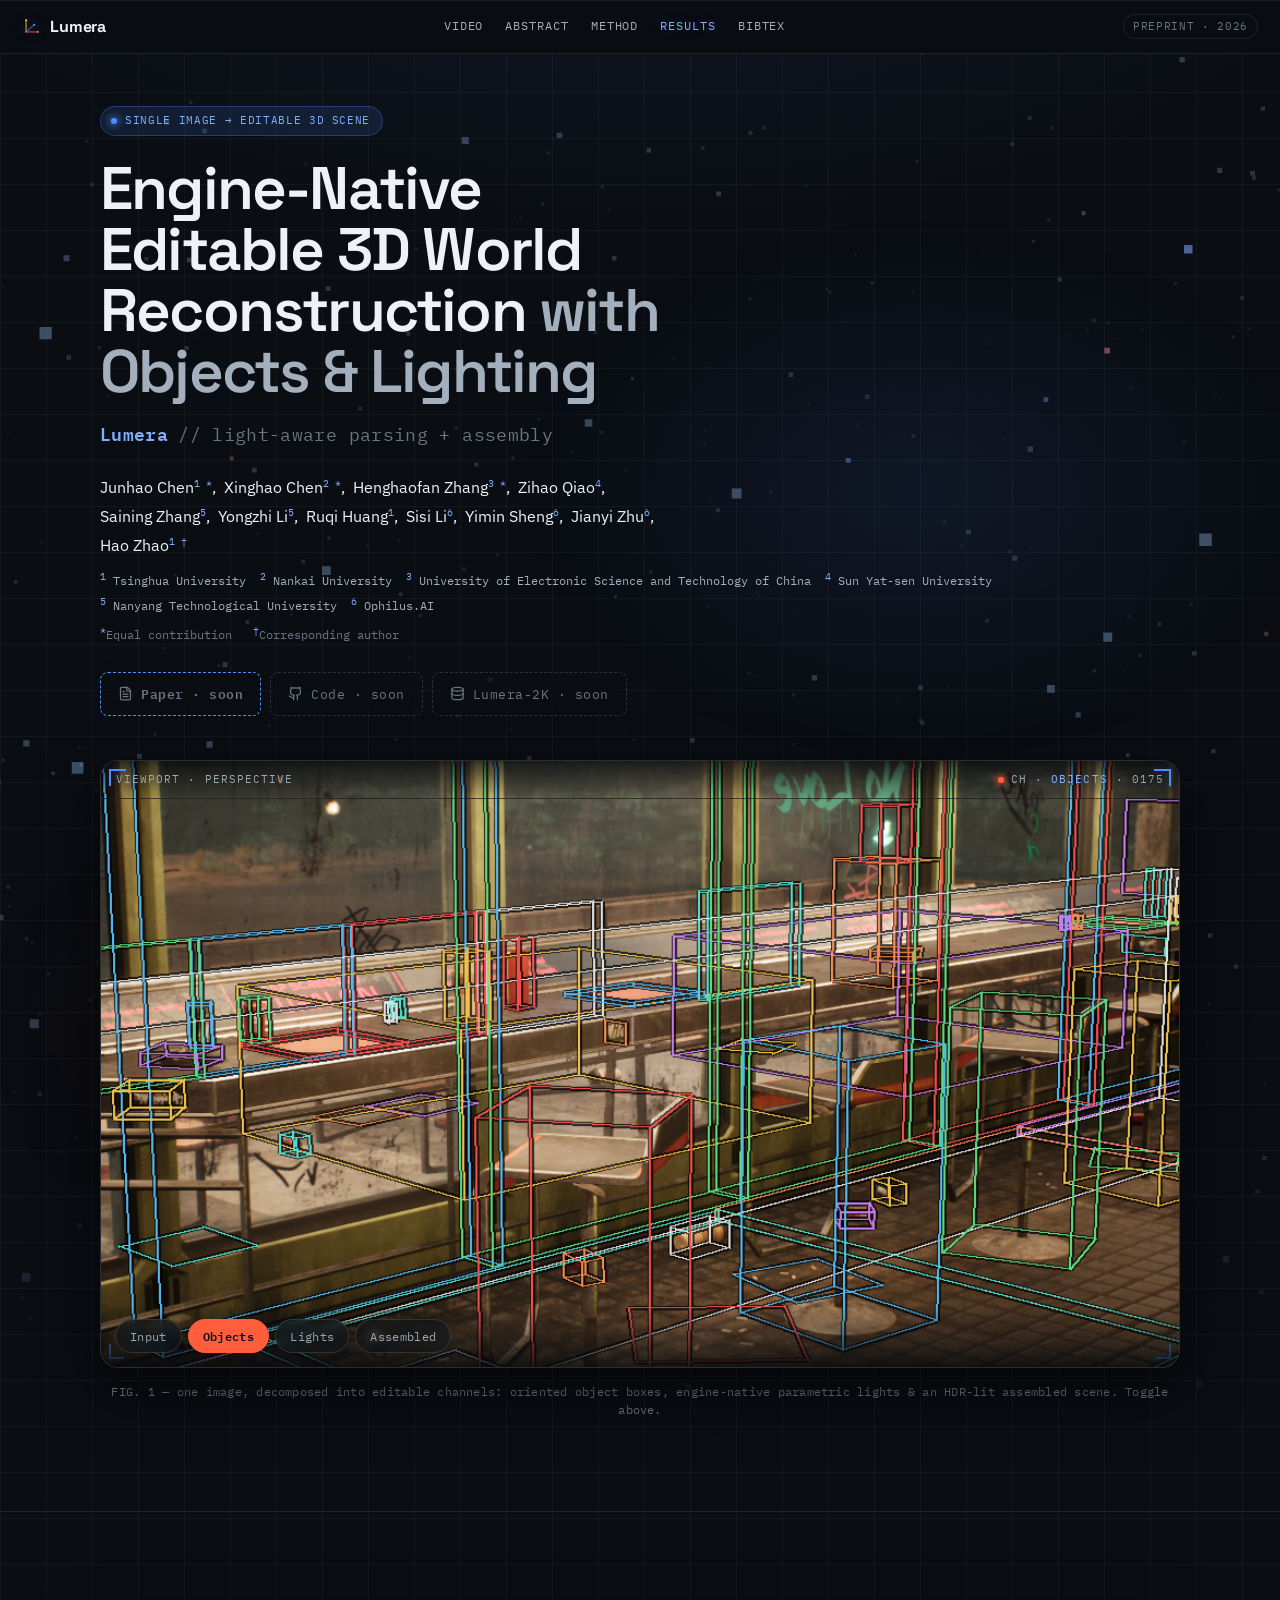
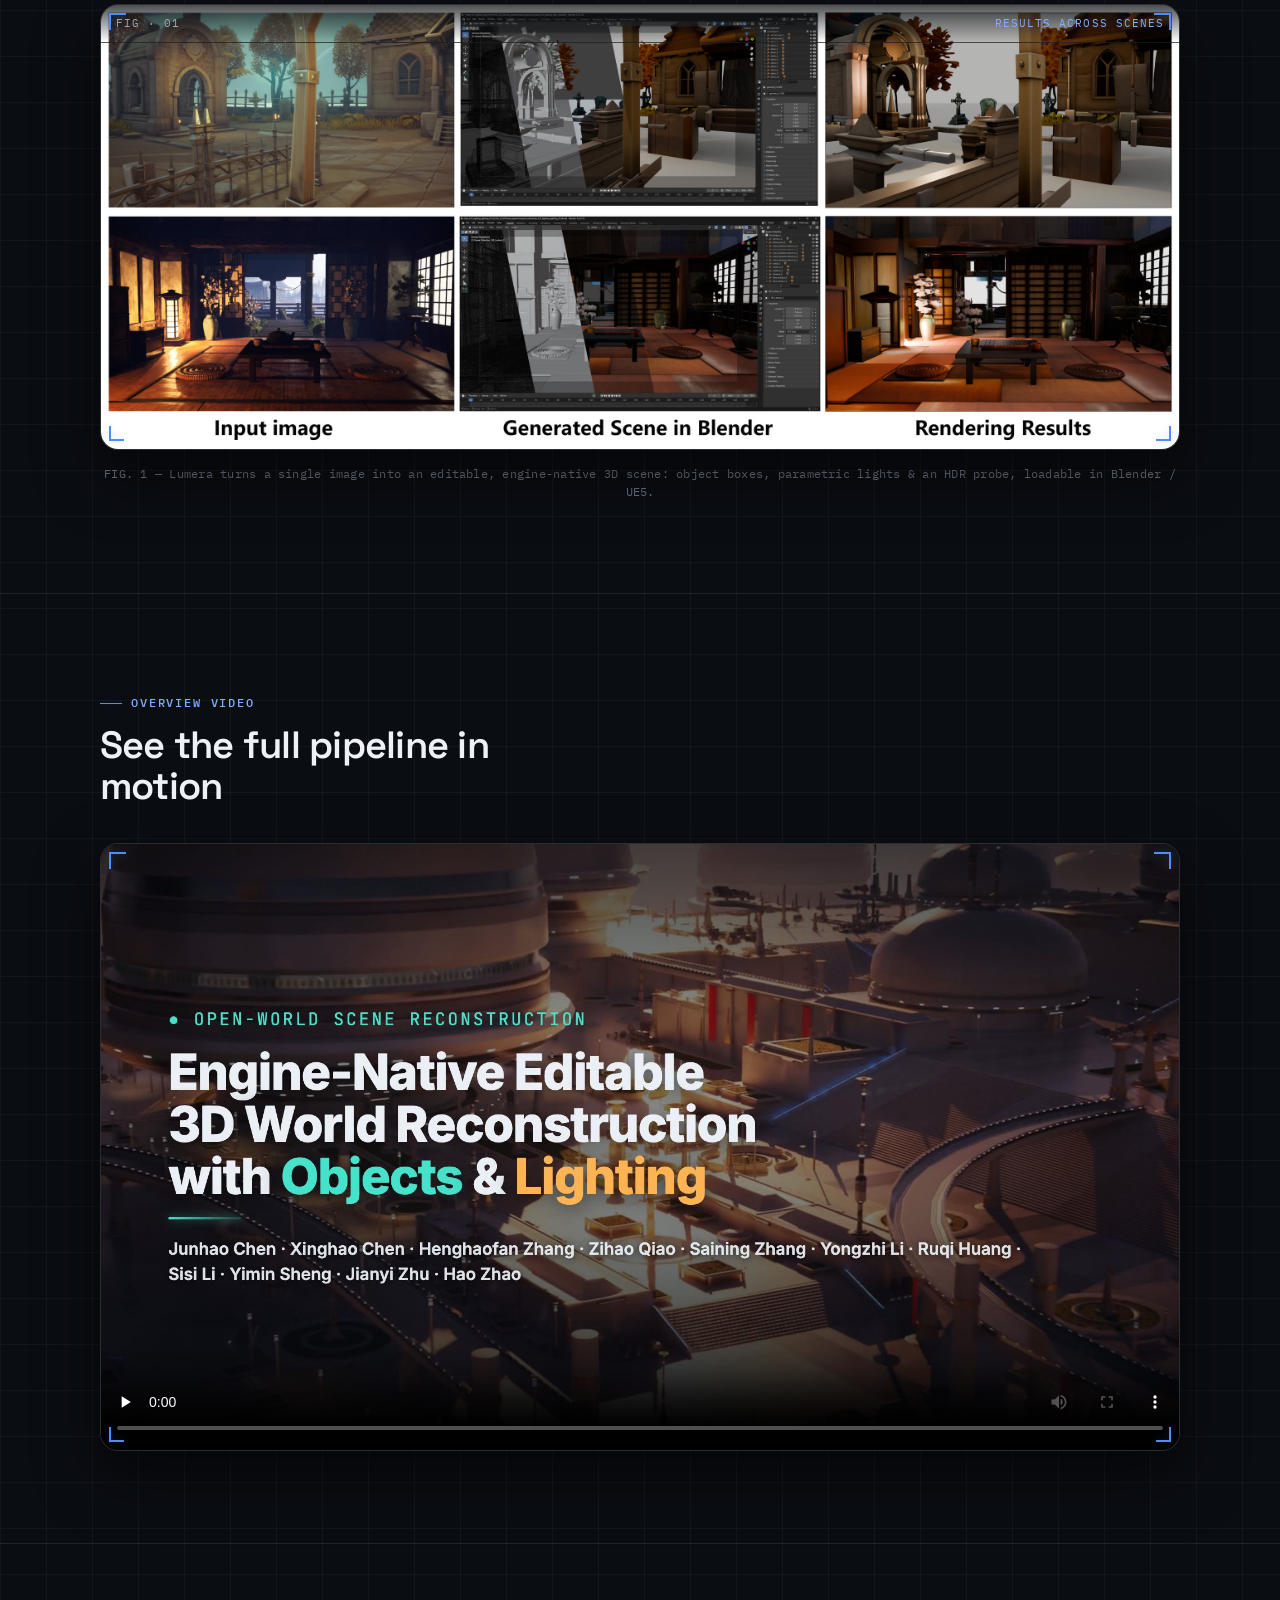
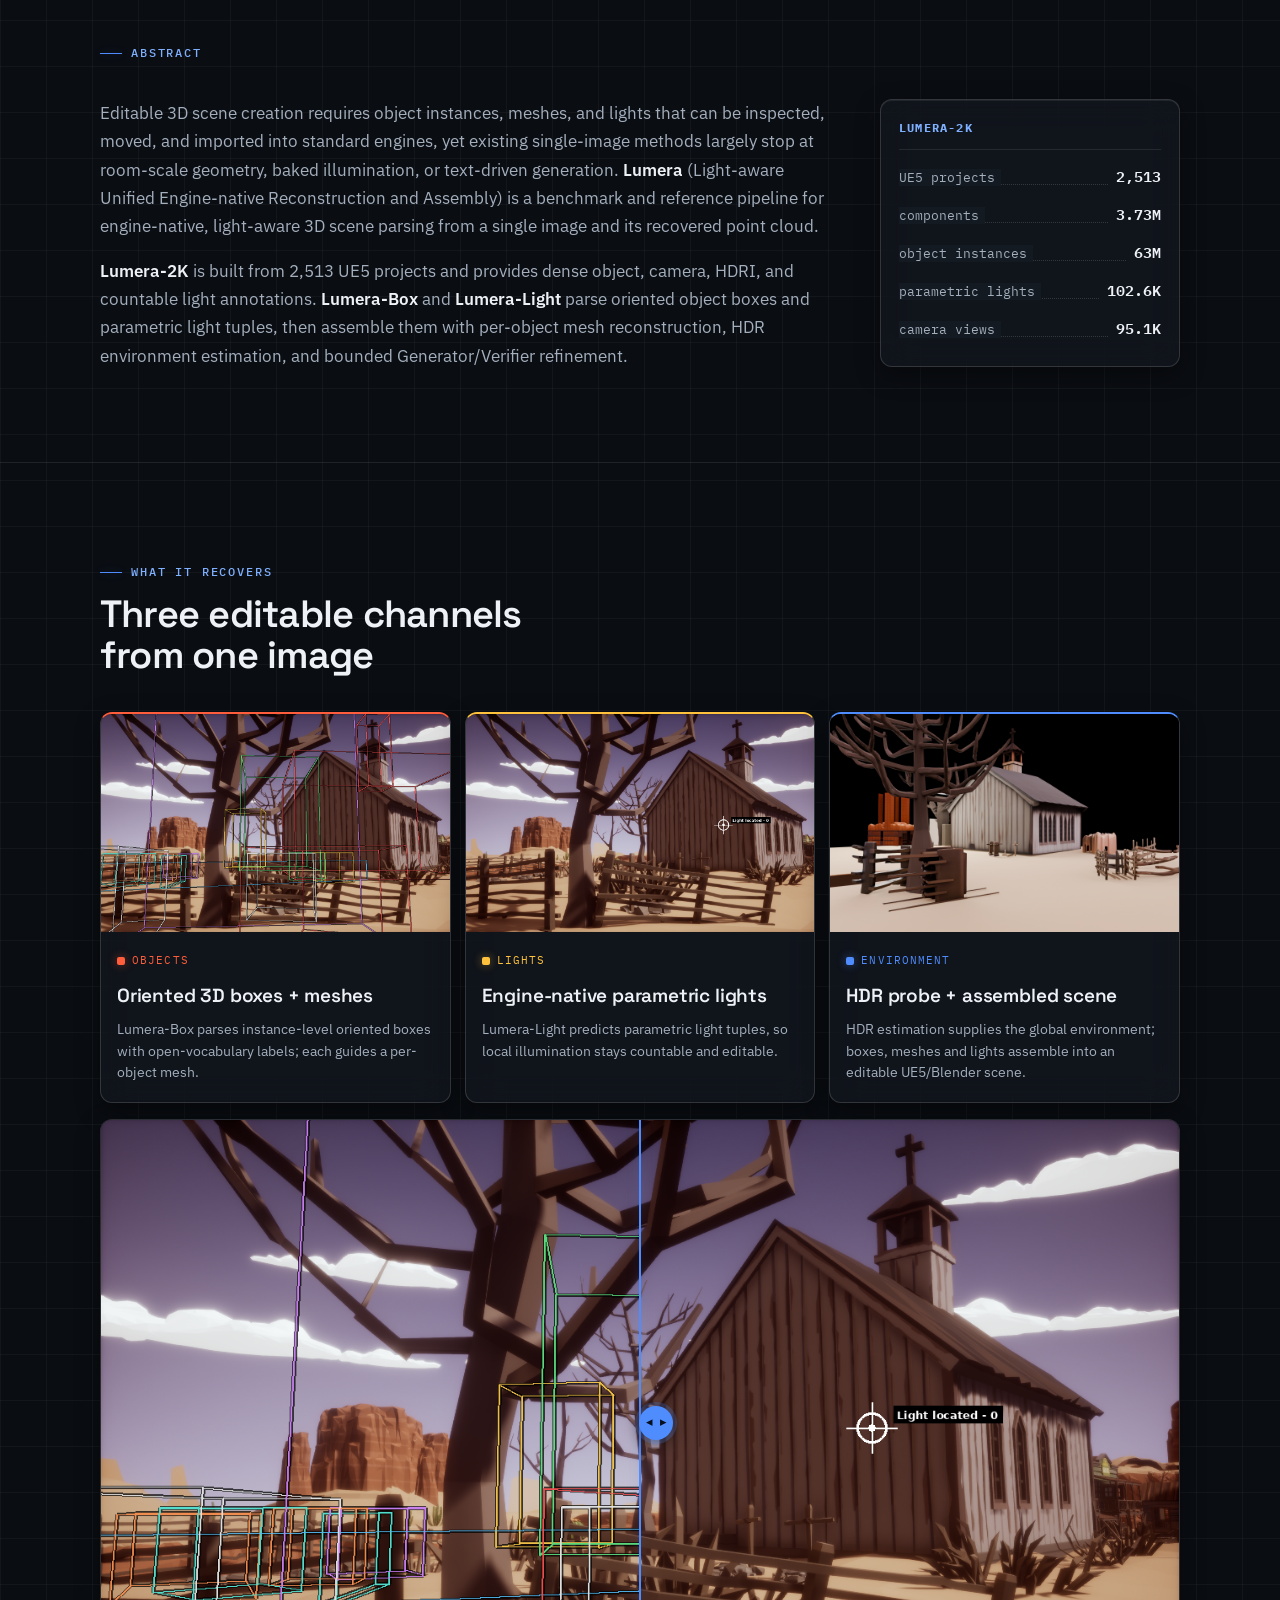
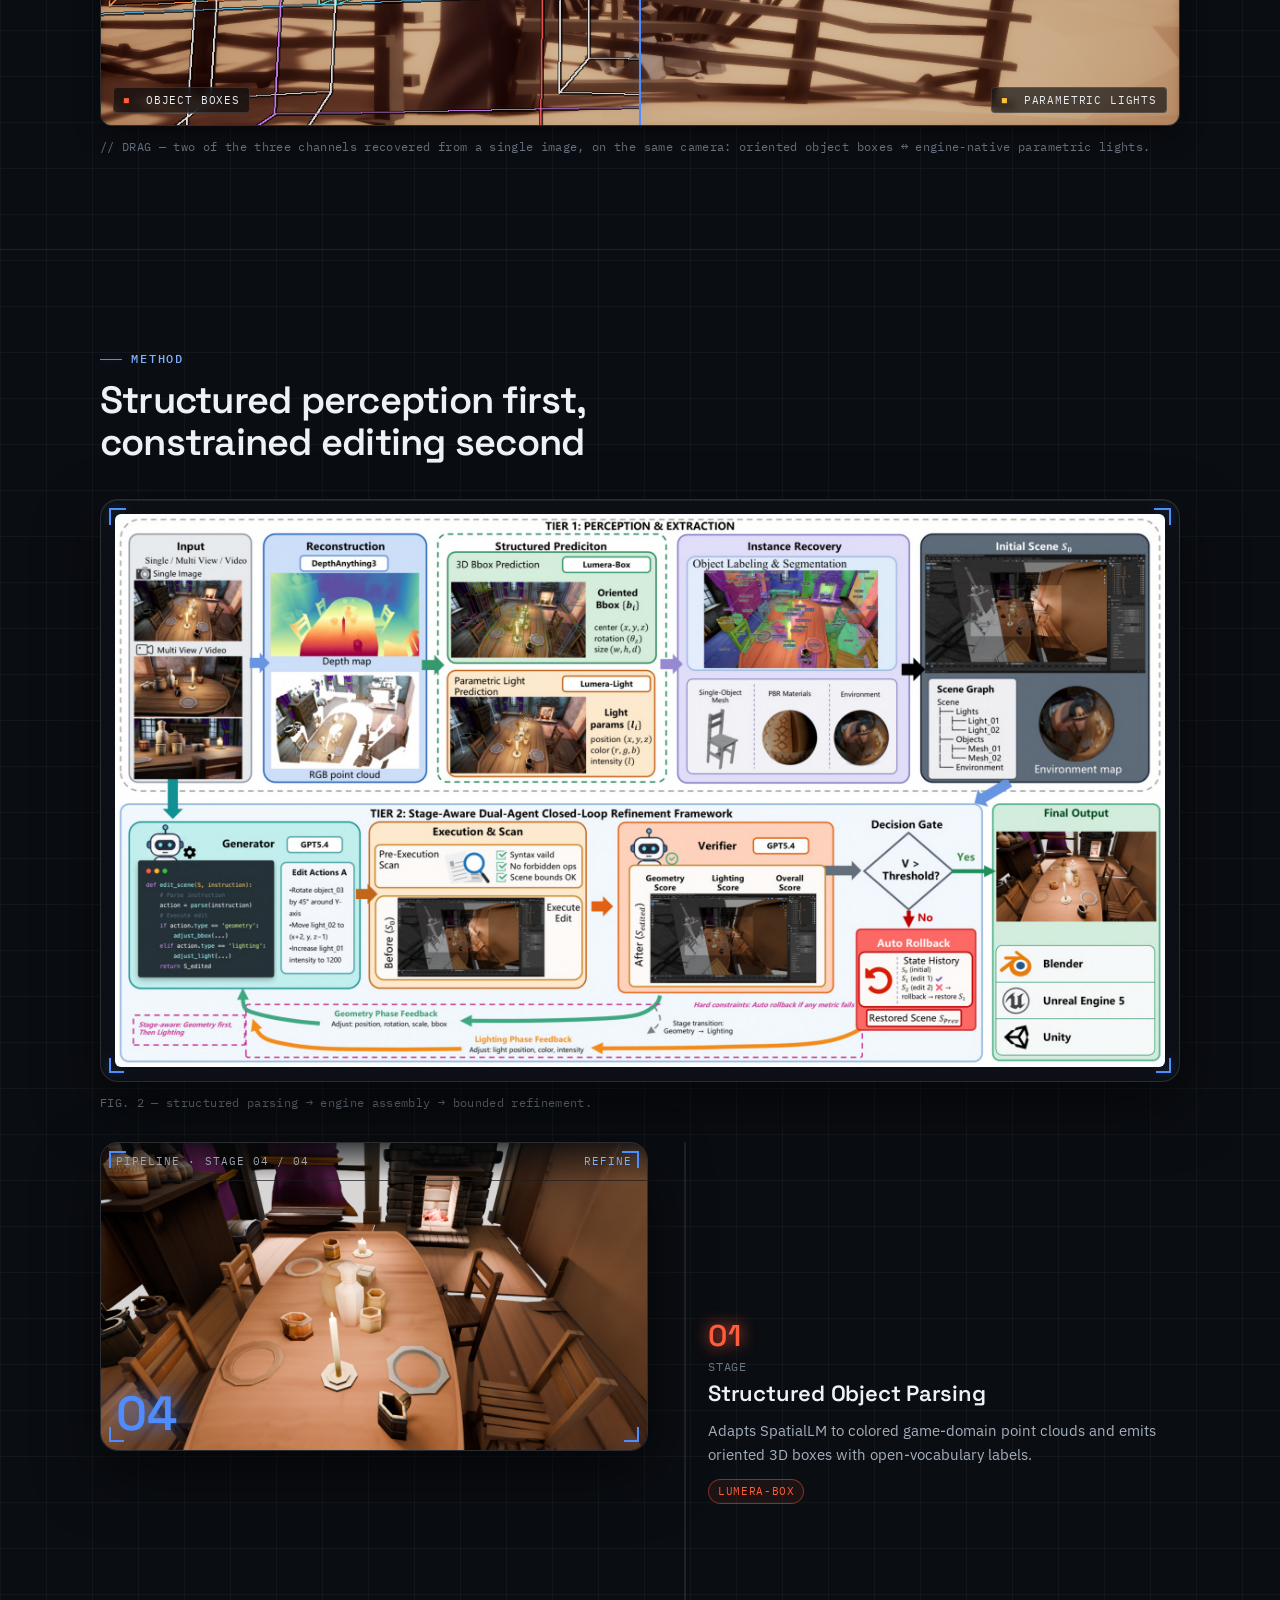
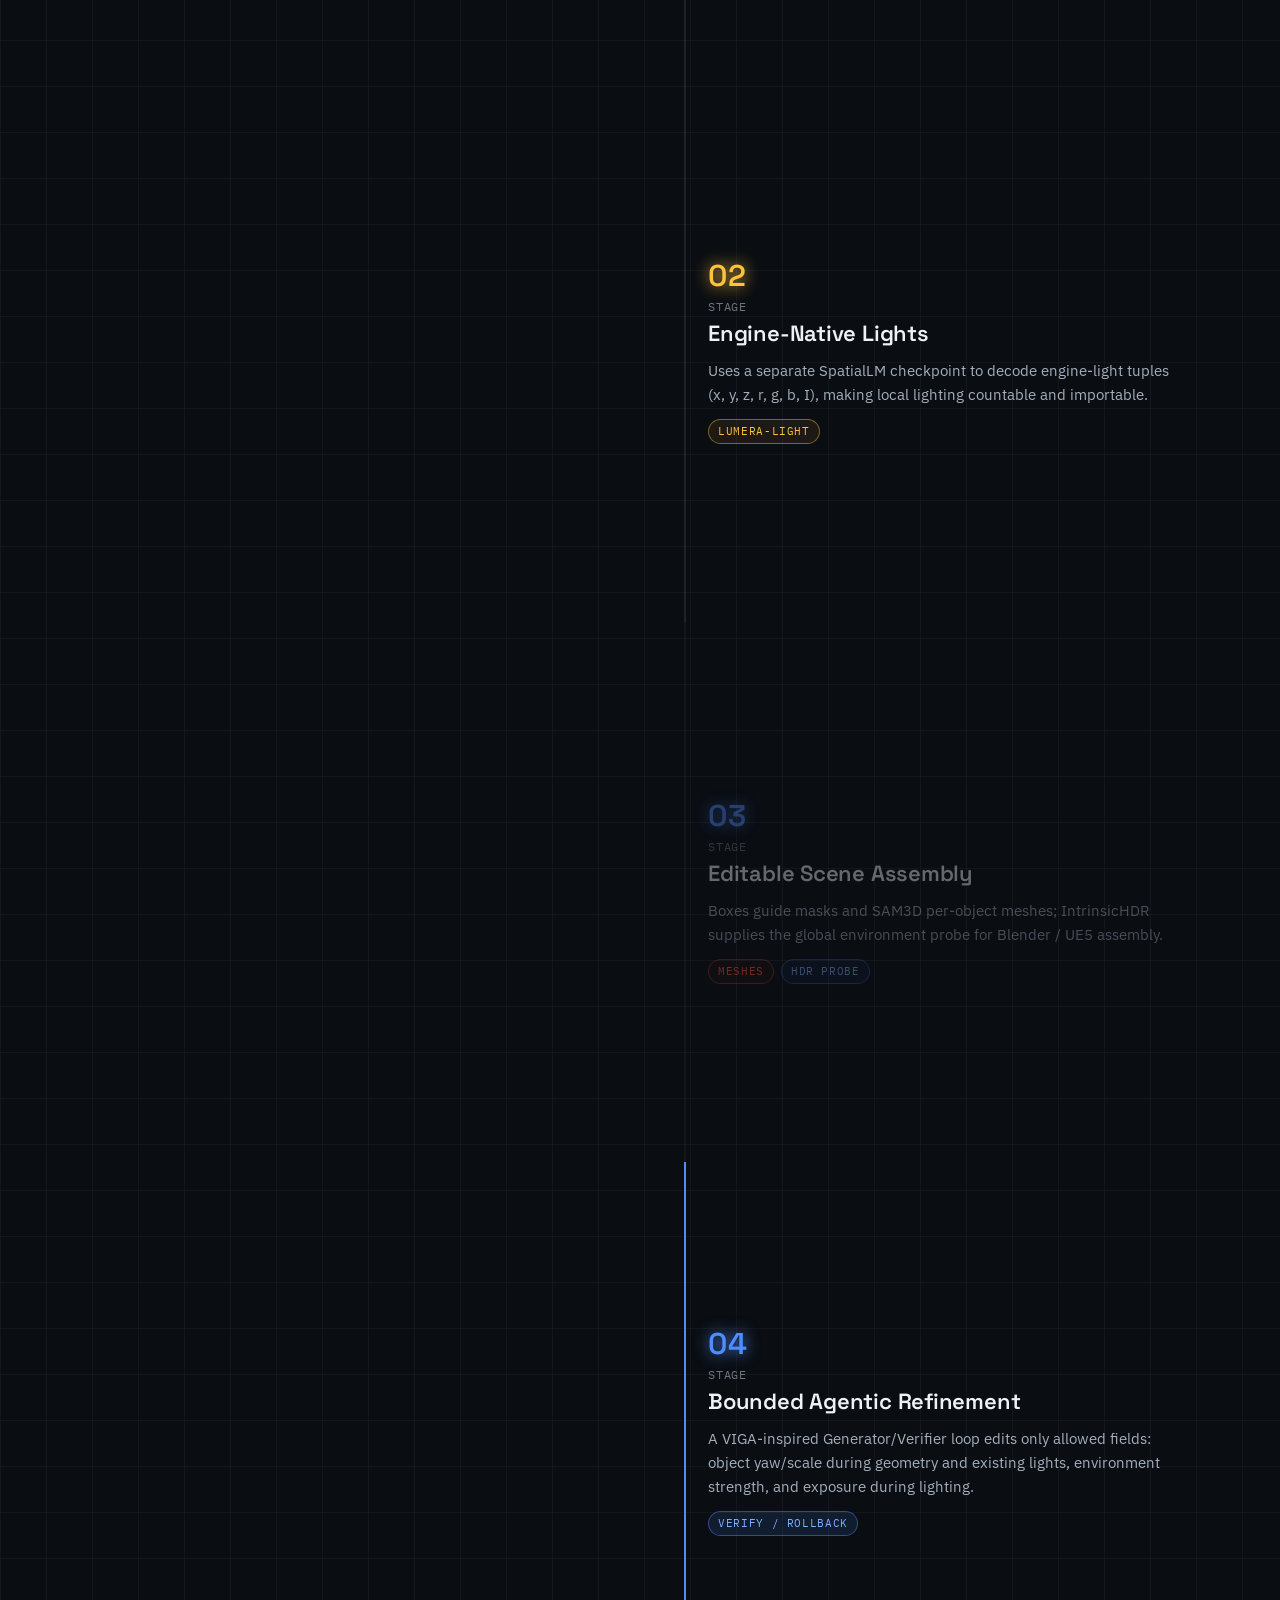
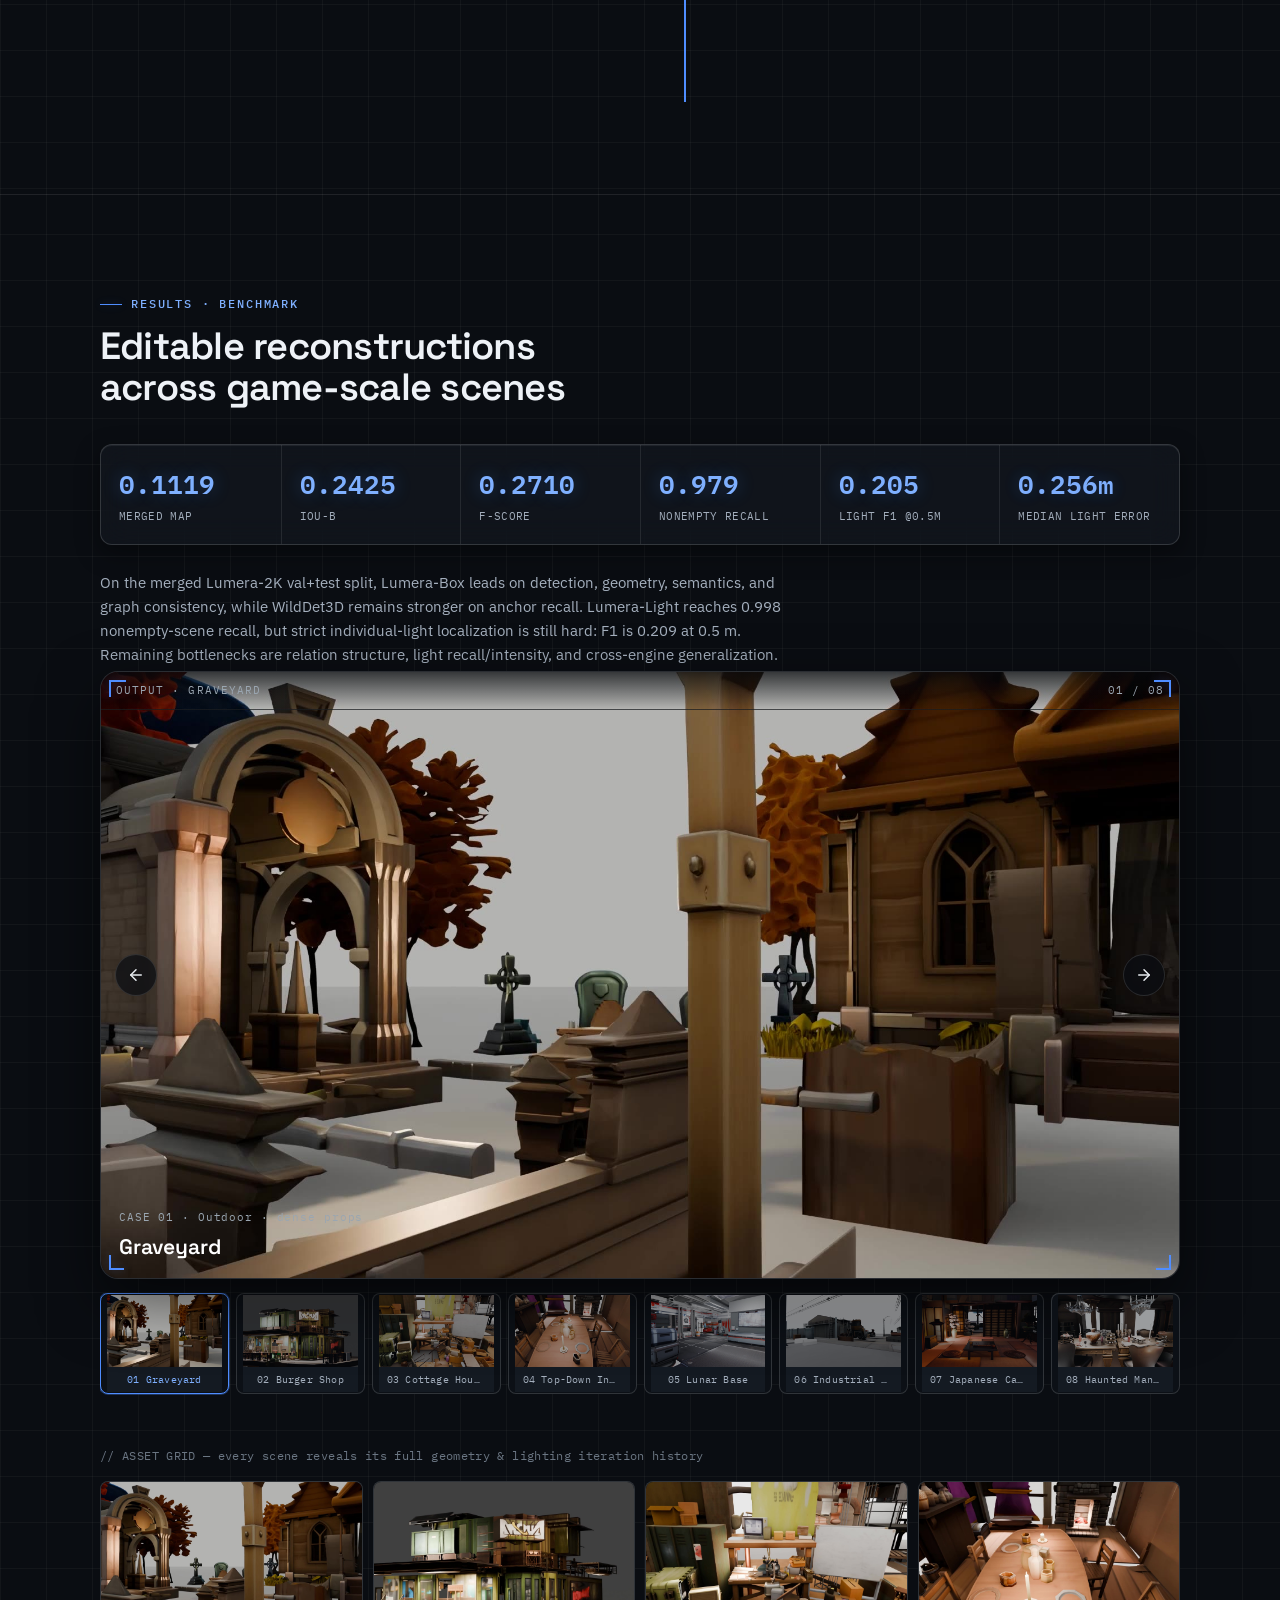
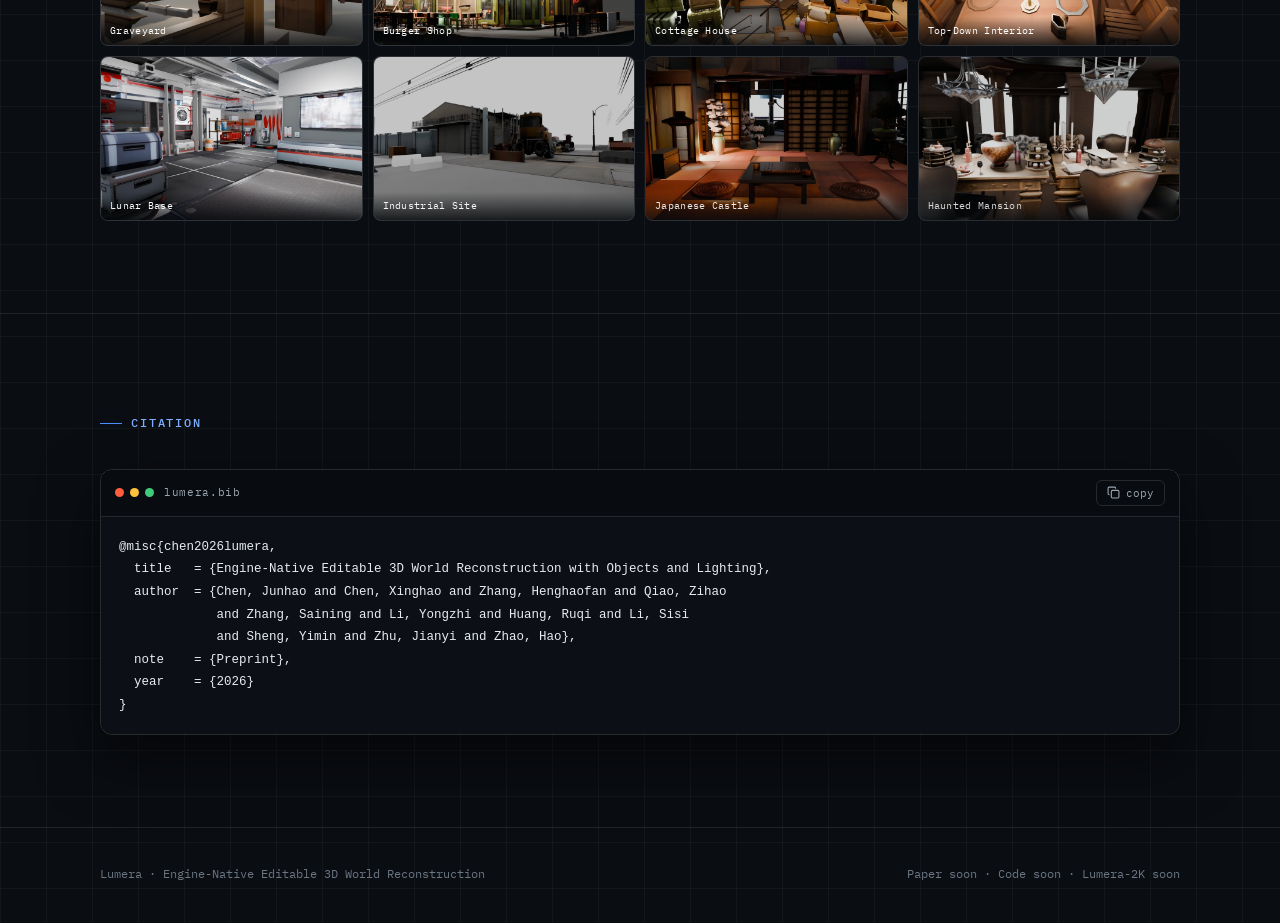
==== Lumera/index.html @ 07cedef4 "Add Lumera project page" ====
<!doctype html>
<html lang="en">
  <head>
    <meta charset="UTF-8" />
    <meta name="viewport" content="width=device-width, initial-scale=1.0" />
    <meta name="theme-color" content="#0a0d12" />
    <meta
      name="description"
      content="Lumera parses engine-native editable 3D scenes with object instances, meshes, parametric lights, and HDR environment probes from a single image."
    />
    <title>Lumera | Engine-Native Editable 3D World Reconstruction</title>
    <link rel="preconnect" href="https://fonts.googleapis.com" />
    <link rel="preconnect" href="https://fonts.gstatic.com" crossorigin />
    <link
      href="https://fonts.googleapis.com/css2?family=Space+Grotesk:wght@500;600;700&family=IBM+Plex+Sans:wght@400;500;600&family=IBM+Plex+Mono:wght@400;500;600&display=swap"
      rel="stylesheet"
    />
    <script type="module" crossorigin src="/Lumera/assets/project2NoDemo-BqwciGLl.js"></script>
    <link rel="stylesheet" crossorigin href="/Lumera/assets/project2NoDemo-BIxGYSJy.css">
  </head>
  <body>
    <div id="project-app"></div>
  </body>
</html>
---- Lumera/assets/project2NoDemo-BIxGYSJy.css ----
:root{color-scheme:dark;--void: #0a0d12;--canvas-2: #0d1117;--surface: #12161d;--panel: rgba(20, 26, 34, .6);--panel-solid: #141a22;--raise: rgba(255, 255, 255, .045);--line: rgba(255, 255, 255, .09);--line-2: rgba(255, 255, 255, .15);--ink: #eef2f7;--muted: #a4afbd;--faint: #6b7683;--on-dark: #e8ecf0;--on-dark-dim: #9aa6b1;--viewport: #0c1016;--viewport-2: #080b0f;--viewport-line: rgba(255, 255, 255, .12);--obj: #ff5d3b;--obj-glow: rgba(255, 93, 59, .3);--lit: #ffc23d;--lit-glow: rgba(255, 194, 61, .3);--env: #4f8dff;--env-glow: rgba(79, 141, 255, .32);--env-ink: #7fb0ff;--env-soft: rgba(79, 141, 255, .12);--font-display: "Space Grotesk", ui-sans-serif, system-ui, sans-serif;--font-body: "IBM Plex Sans", ui-sans-serif, system-ui, sans-serif;--font-mono: "IBM Plex Mono", ui-monospace, SFMono-Regular, Menlo, monospace;--content: 1080px;--radius: 12px;--radius-lg: 18px;--blur: blur(16px);--shadow: 0 24px 60px rgba(0, 0, 0, .55);--shadow-sm: 0 8px 24px rgba(0, 0, 0, .4);--edge: inset 0 1px 0 rgba(255, 255, 255, .07);--grid: rgba(255, 255, 255, .035)}*{box-sizing:border-box}html{scroll-behavior:smooth}body{margin:0;color:var(--ink);font-family:var(--font-body);font-size:16px;line-height:1.6;background:radial-gradient(1200px 620px at 50% -180px,rgba(79,141,255,.1),transparent 70%),linear-gradient(var(--grid) 1px,transparent 1px) 0 0 / 100% 46px,linear-gradient(90deg,var(--grid) 1px,transparent 1px) 0 0 / 46px 100%,var(--void)}a{color:inherit}img,video,canvas{display:block;max-width:100%}h1,h2,h3,p{margin:0}.mono{font-family:var(--font-mono);font-feature-settings:"tnum" 1}.eyebrow{font-family:var(--font-mono);font-size:11.5px;font-weight:500;letter-spacing:.16em;text-transform:uppercase;color:var(--env-ink)}.editor{display:block}.topbar{position:sticky;top:0;z-index:40;display:flex;align-items:center;justify-content:space-between;gap:20px;height:54px;padding:0 22px;background:#0a0d12eb;border-bottom:1px solid var(--line);-webkit-backdrop-filter:var(--blur);backdrop-filter:var(--blur);box-shadow:var(--edge)}.brand{display:inline-flex;align-items:center;gap:10px;font-family:var(--font-display);font-weight:700;font-size:16px;letter-spacing:-.01em;text-decoration:none;color:var(--ink)}.brand .axis svg{width:18px;height:18px;filter:drop-shadow(0 0 6px var(--env-glow))}.topnav{display:inline-flex;gap:22px;font-family:var(--font-mono);font-size:11.5px;letter-spacing:.08em;text-transform:uppercase}.topnav a{color:var(--muted);text-decoration:none;transition:color .14s ease}.topnav a:hover{color:var(--ink)}.topnav a.is-active{color:var(--env-ink);text-shadow:0 0 12px var(--env-glow)}.build-chip{font-family:var(--font-mono);font-size:11px;color:var(--faint);letter-spacing:.06em;padding:3px 9px;border:1px solid var(--line);border-radius:999px}main{min-width:0}.wrap{width:min(var(--content),calc(100% - 64px));margin:0 auto}.section{padding:92px 0;border-top:1px solid var(--line);position:relative;scroll-margin-top:66px}.section:first-child{border-top:0}.sec-head{margin-bottom:36px}.sec-head .eyebrow{display:inline-flex;align-items:center;gap:9px}.sec-head .eyebrow:before{content:"";width:22px;height:1px;background:var(--env);box-shadow:0 0 8px var(--env-glow)}.sec-title{margin-top:12px;font-family:var(--font-display);font-weight:600;font-size:clamp(26px,3.2vw,38px);line-height:1.08;letter-spacing:-.02em;color:var(--ink);max-width:20ch}.viewport{position:relative;background:var(--viewport);border:1px solid var(--viewport-line);border-radius:var(--radius-lg);box-shadow:var(--shadow),var(--edge);overflow:hidden}.viewport:before,.viewport:after,.viewport>.tick-bl,.viewport>.tick-br{content:"";position:absolute;width:15px;height:15px;border-color:var(--env);border-style:solid;z-index:3;pointer-events:none;filter:drop-shadow(0 0 5px var(--env-glow))}.viewport:before{top:8px;left:8px;border-width:2px 0 0 2px}.viewport:after{top:8px;right:8px;border-width:2px 2px 0 0}.viewport>.tick-bl{bottom:8px;left:8px;border-width:0 0 2px 2px}.viewport>.tick-br{bottom:8px;right:8px;border-width:0 2px 2px 0}.hud{position:absolute;left:0;right:0;display:flex;align-items:center;justify-content:space-between;gap:12px;padding:10px 15px;font-family:var(--font-mono);font-size:10.5px;letter-spacing:.1em;text-transform:uppercase;color:var(--on-dark-dim);z-index:2;pointer-events:none}.hud.top{top:0;border-bottom:1px solid rgba(255,255,255,.06);background:linear-gradient(180deg,rgba(6,9,12,.72),transparent)}.hud .rec{color:var(--obj)}.hud .env{color:var(--env-ink)}.hero{padding-top:52px;overflow:hidden}.hero-ambient{position:absolute;top:0;right:0;bottom:0;left:0;width:100%;height:100%;z-index:0;opacity:.85;pointer-events:none;background:radial-gradient(680px 460px at 72% 30%,rgba(79,141,255,.1),transparent 62%),radial-gradient(520px 420px at 20% 68%,rgba(255,93,59,.06),transparent 60%);-webkit-mask-image:linear-gradient(180deg,#000 55%,transparent 100%);mask-image:linear-gradient(180deg,#000 55%,transparent 100%)}.hero .wrap{position:relative;z-index:1}.chip{display:inline-flex;align-items:center;gap:8px;padding:5px 12px 5px 10px;font-family:var(--font-mono);font-size:11px;letter-spacing:.06em;color:var(--env-ink);background:var(--env-soft);border:1px solid rgba(79,141,255,.3);border-radius:999px}.chip .led{width:6px;height:6px;border-radius:50%;background:var(--env);box-shadow:0 0 8px 1px var(--env)}.hero h1{margin-top:22px;font-family:var(--font-display);font-weight:600;font-size:clamp(30px,5vw,60px);line-height:1.02;letter-spacing:-.03em;color:var(--ink);max-width:15ch}.hero h1 .u{color:var(--muted)}.project-tag{display:inline-flex;align-items:baseline;gap:10px;margin-top:16px;font-family:var(--font-mono);font-size:clamp(15px,1.6vw,18px);letter-spacing:.02em}.project-tag b{color:var(--env-ink);font-weight:600}.project-tag span{color:var(--faint)}.authors{margin-top:24px;max-width:62ch;line-height:1.85;font-size:15.5px;color:var(--ink)}.author{white-space:nowrap}.author sup{font-family:var(--font-mono);font-size:.66em;color:var(--env-ink)}.insts{margin-top:10px;font-family:var(--font-mono);font-size:12px;color:var(--muted);display:flex;flex-wrap:wrap;gap:3px 14px}.insts sup{color:var(--env-ink)}.notes{margin-top:8px;font-family:var(--font-mono);font-size:11.5px;color:var(--faint)}.notes sup{color:var(--env-ink)}.actions{display:flex;flex-wrap:wrap;gap:9px;margin-top:28px}.btn{display:inline-flex;align-items:center;gap:8px;height:44px;padding:0 17px;font-family:var(--font-mono);font-size:12.5px;letter-spacing:.04em;text-decoration:none;color:var(--ink);background:var(--panel);border:1px solid var(--line-2);border-radius:8px;-webkit-backdrop-filter:var(--blur);backdrop-filter:var(--blur);box-shadow:var(--edge);transition:transform .12s ease,border-color .12s ease,background .12s ease,box-shadow .12s ease}.btn:hover{transform:translateY(-1px);border-color:var(--env);box-shadow:var(--edge),0 0 0 1px var(--env-glow),0 8px 22px #0006}.btn svg{width:15px;height:15px}.btn.primary{color:#061021;background:linear-gradient(180deg,#6aa0ff,var(--env));border-color:var(--env);box-shadow:0 8px 24px var(--env-glow);font-weight:600}.btn.primary:hover{filter:brightness(1.06)}.btn.ghost{color:var(--faint);border-style:dashed;pointer-events:none;background:transparent;box-shadow:none}.btn.is-disabled{pointer-events:none;color:var(--faint);background:transparent;border-style:dashed;box-shadow:none;filter:none}.btn.is-disabled:hover{transform:none;border-color:var(--line-2);box-shadow:none}.hero-view{margin:44px 0 0}.teaser-frame{background:var(--viewport)}.teaser-frame img{position:relative;z-index:1;display:block;width:100%;height:auto}.fig-cap{margin-top:15px;color:var(--faint);font-family:var(--font-mono);font-size:12px;line-height:1.5;letter-spacing:.02em;text-align:center}.video-figure video{display:block;width:100%;aspect-ratio:16 / 9;object-fit:contain;background:var(--viewport)}.axis{display:inline-flex}.axis svg{width:42px;height:42px}.abstract-grid{display:grid;grid-template-columns:minmax(0,1fr) 300px;gap:44px;align-items:start}.prose p{color:var(--muted);font-size:16.5px;line-height:1.72}.prose p+p{margin-top:16px}.prose b{color:var(--ink);font-weight:600}.spec{background:var(--panel);border:1px solid var(--line-2);border-radius:var(--radius);padding:18px;font-family:var(--font-mono);-webkit-backdrop-filter:var(--blur);backdrop-filter:var(--blur);box-shadow:var(--shadow-sm),var(--edge)}.spec h3{font-size:12px;letter-spacing:.1em;text-transform:uppercase;color:var(--env-ink);padding-bottom:12px;margin-bottom:8px;border-bottom:1px solid var(--line)}.spec .row{display:grid;grid-template-columns:1fr auto;align-items:baseline;gap:8px;padding:7px 0;font-size:13px}.spec .row .k{color:var(--muted);position:relative}.spec .row .k:after{content:"";position:absolute;bottom:4px;left:0;right:0;border-bottom:1px dotted var(--line-2);z-index:0}.spec .row .k span{position:relative;z-index:1;background:var(--panel-solid);padding-right:6px}.spec .row .v{color:var(--ink);font-weight:600;font-size:15px}.triad{display:grid;grid-template-columns:repeat(3,minmax(0,1fr));gap:14px;margin-top:8px}.channel{border:1px solid var(--line-2);border-top:2px solid var(--ch);border-radius:var(--radius);overflow:hidden;background:var(--panel);-webkit-backdrop-filter:var(--blur);backdrop-filter:var(--blur);box-shadow:var(--shadow-sm),inset 0 1px 0 var(--ch-glow);transition:transform .16s ease,box-shadow .16s ease}.channel:hover{transform:translateY(-2px);box-shadow:var(--shadow),0 0 0 1px var(--ch-glow)}.channel .thumb{background:var(--viewport);aspect-ratio:16 / 10}.channel .thumb img{width:100%;height:100%;object-fit:cover}.channel .body{padding:15px 16px 18px}.channel .lbl{display:inline-flex;align-items:center;gap:7px;font-family:var(--font-mono);font-size:11px;letter-spacing:.1em;text-transform:uppercase;color:var(--ch)}.channel .lbl:before{content:"";width:8px;height:8px;border-radius:2px;background:var(--ch);box-shadow:0 0 8px 1px var(--ch-glow)}.channel h3{margin-top:9px;font-family:var(--font-display);font-weight:600;font-size:19px;letter-spacing:-.01em;color:var(--ink)}.channel p{margin-top:7px;color:var(--muted);font-size:14px;line-height:1.55}.compare{margin-top:16px}.compare-media{position:relative;border:1px solid var(--viewport-line);border-radius:var(--radius);overflow:hidden;background:var(--viewport);box-shadow:var(--shadow-sm),var(--edge);aspect-ratio:16 / 9;touch-action:none;cursor:ew-resize;-webkit-user-select:none;user-select:none}.compare-media img{position:absolute;top:0;right:0;bottom:0;left:0;width:100%;height:100%;object-fit:cover;pointer-events:none;-webkit-user-drag:none;-webkit-user-select:none;user-select:none}.cmp-before-wrap{position:absolute;top:0;right:0;bottom:0;left:0;clip-path:inset(0 50% 0 0)}.cmp-handle{position:absolute;top:0;bottom:0;left:50%;z-index:4;width:2px;transform:translate(-50%);background:var(--env);box-shadow:0 0 12px var(--env-glow);display:grid;place-items:center;pointer-events:none}.cmp-grip{width:34px;height:34px;border-radius:50%;display:grid;place-items:center;color:#061021;background:var(--env);font-family:var(--font-mono);font-size:13px;letter-spacing:-.06em;box-shadow:0 0 0 4px #4f8dff38,0 6px 16px #00000080}.cmp-tag{position:absolute;bottom:12px;z-index:3;padding:4px 9px;border-radius:4px;font-family:var(--font-mono);font-size:10.5px;letter-spacing:.08em;text-transform:uppercase;color:var(--on-dark);background:#080b0fa8;border:1px solid var(--viewport-line);-webkit-backdrop-filter:blur(4px);backdrop-filter:blur(4px)}.cmp-tag.left{left:12px}.cmp-tag.right{right:12px}.compare-cap{margin-top:12px;font-family:var(--font-mono);font-size:11.5px;color:var(--faint);letter-spacing:.03em}.figframe{padding:14px}.figframe img{width:100%;border-radius:6px;display:block;position:relative;z-index:1}.figcap{margin-top:12px;font-family:var(--font-mono);font-size:11.5px;color:var(--faint);letter-spacing:.03em}.tag{font-family:var(--font-mono);font-size:10.5px;letter-spacing:.06em;text-transform:uppercase;padding:3px 9px;border-radius:999px;border:1px solid var(--line-2);color:var(--muted)}.tag[data-ch=obj]{color:var(--obj);border-color:#ff5d3b73;background:#ff5d3b14}.tag[data-ch=lit]{color:var(--lit);border-color:#ffc23d73;background:#ffc23d14}.tag[data-ch=env]{color:var(--env-ink);border-color:#4f8dff73;background:var(--env-soft)}.readout{display:grid;grid-template-columns:repeat(6,minmax(0,1fr));border:1px solid var(--line-2);border-radius:var(--radius);background:var(--panel);-webkit-backdrop-filter:var(--blur);backdrop-filter:var(--blur);box-shadow:var(--shadow-sm),var(--edge);margin-bottom:26px;overflow:hidden}.readout .cell{padding:18px;border-left:1px solid var(--line)}.readout .cell:first-child{border-left:0}.readout .v{font-family:var(--font-mono);font-size:clamp(20px,2.4vw,26px);font-weight:600;color:var(--env-ink);text-shadow:0 0 18px var(--env-glow)}.readout .k{margin-top:4px;font-family:var(--font-mono);font-size:11px;letter-spacing:.03em;color:var(--muted);text-transform:uppercase}.stage-view{position:relative}.viewport-body{overflow:hidden}.track{display:flex;transition:transform .5s cubic-bezier(.22,.61,.36,1)}.slide{flex:0 0 100%;position:relative}.slide video{width:100%;aspect-ratio:16 / 9;object-fit:cover;background:var(--viewport);display:block}.slide .label{position:absolute;left:0;bottom:0;padding:34px 18px 15px;font-family:var(--font-mono);z-index:2}.slide .label .idx{color:var(--on-dark-dim);font-size:11px;letter-spacing:.08em}.slide .label h3{color:#fff;font-family:var(--font-display);font-weight:600;font-size:21px;margin-top:3px}.nav-arrow{position:absolute;top:50%;transform:translateY(-50%);width:42px;height:42px;z-index:5;display:inline-flex;align-items:center;justify-content:center;color:var(--on-dark);background:#0a0d12b8;border:1px solid var(--viewport-line);border-radius:50%;cursor:pointer;-webkit-backdrop-filter:blur(4px);backdrop-filter:blur(4px);transition:border-color .12s ease,box-shadow .12s ease}.nav-arrow:hover{border-color:var(--env);box-shadow:0 0 0 1px var(--env-glow)}.nav-arrow svg{width:18px;height:18px}.nav-arrow.prev{left:14px}.nav-arrow.next{right:14px}.browser{margin-top:14px;display:grid;grid-auto-flow:column;grid-auto-columns:1fr;gap:7px;overflow-x:auto;padding-bottom:4px}.asset{border:1px solid var(--line-2);border-radius:8px;overflow:hidden;cursor:pointer;background:var(--viewport);transition:border-color .12s ease,box-shadow .12s ease}.asset img{width:100%;aspect-ratio:16 / 10;object-fit:cover;opacity:.62;transition:opacity .12s ease}.asset .cap{padding:6px 8px;background:var(--panel-solid);font-family:var(--font-mono);font-size:10px;color:var(--muted);letter-spacing:.02em;white-space:nowrap;overflow:hidden;text-overflow:ellipsis}.asset:hover img{opacity:1}.asset.is-active{border-color:var(--env);box-shadow:0 0 0 1px var(--env-glow)}.asset.is-active img{opacity:1}.asset.is-active .cap{color:var(--env-ink)}.wall-note{margin:48px 0 16px;font-family:var(--font-mono);font-size:12px;color:var(--faint);letter-spacing:.03em}.wall{display:grid;grid-template-columns:repeat(4,minmax(0,1fr));gap:10px}.wall figure{position:relative;margin:0;overflow:hidden;border:1px solid var(--line-2);border-radius:8px;background:var(--viewport)}.wall video{width:100%;aspect-ratio:16 / 10;object-fit:cover}.wall figcaption{position:absolute;left:0;bottom:0;width:100%;padding:6px 9px;font-family:var(--font-mono);font-size:10px;color:#fff;letter-spacing:.03em;background:linear-gradient(0deg,rgba(6,9,12,.82),transparent)}.terminal{border:1px solid var(--viewport-line);border-radius:var(--radius);overflow:hidden;box-shadow:var(--shadow),var(--edge)}.terminal .bar{display:flex;align-items:center;gap:10px;padding:10px 14px;background:var(--viewport-2);border-bottom:1px solid var(--viewport-line);font-family:var(--font-mono);font-size:11px;color:var(--on-dark-dim);letter-spacing:.06em}.terminal .bar .dots{display:inline-flex;gap:6px}.terminal .bar .dots i{width:9px;height:9px;border-radius:50%;background:var(--viewport-line)}.terminal .bar .dots i:nth-child(1){background:var(--obj)}.terminal .bar .dots i:nth-child(2){background:var(--lit)}.terminal .bar .dots i:nth-child(3){background:#3ecb7a}.terminal .copy{margin-left:auto;display:inline-flex;align-items:center;gap:6px;cursor:pointer;color:var(--on-dark-dim);background:transparent;border:1px solid var(--viewport-line);border-radius:6px;font-family:var(--font-mono);font-size:11px;padding:5px 10px}.terminal .copy:hover{color:#fff;border-color:var(--env)}.terminal .copy svg{width:13px;height:13px}.terminal pre{margin:0;padding:18px;background:var(--viewport);color:var(--on-dark);overflow:auto;font-family:var(--font-mono);font-size:12.5px;line-height:1.65}.terminal .k{color:var(--env-ink)}.foot{padding:36px 0 48px;border-top:1px solid var(--line);font-family:var(--font-mono);font-size:12px;color:var(--faint)}.foot .row{display:flex;flex-wrap:wrap;justify-content:space-between;gap:12px}.foot a{color:var(--env-ink);text-decoration:none}.glow-follow{position:relative}.glow-follow>.spot{position:absolute;top:0;right:0;bottom:0;left:0;z-index:6;pointer-events:none;opacity:0;transition:opacity .3s ease;background:radial-gradient(240px circle at var(--mx, 50%) var(--my, 50%),rgba(130,175,255,.16),transparent 60%);mix-blend-mode:screen}.glow-follow:hover>.spot{opacity:1}.rec-dot{display:inline-block;width:6px;height:6px;border-radius:50%;background:var(--obj);box-shadow:0 0 6px 1px var(--obj);margin-right:7px;vertical-align:middle;animation:rec-blink 1.4s steps(1) infinite}@keyframes rec-blink{0%,60%{opacity:1}61%,to{opacity:.28}}.switch-stage{position:relative;aspect-ratio:16 / 9;background:var(--viewport)}.switch-stage img{position:absolute;top:0;right:0;bottom:0;left:0;width:100%;height:100%;object-fit:cover;opacity:0;transition:opacity .5s ease}.switch-stage img.is-on{opacity:1}.switch-tabs{position:absolute;left:0;right:0;bottom:0;z-index:5;display:flex;flex-wrap:wrap;gap:6px;padding:14px;background:linear-gradient(0deg,rgba(6,9,12,.85),transparent)}.switch-tabs button{flex:0 0 auto;font-family:var(--font-mono);font-size:11.5px;letter-spacing:.03em;color:var(--on-dark-dim);background:#12161b99;border:1px solid var(--viewport-line);border-radius:999px;padding:6px 14px;cursor:pointer;-webkit-backdrop-filter:blur(4px);backdrop-filter:blur(4px);transition:color .12s ease,border-color .12s ease,background .12s ease}.switch-tabs button:hover{color:var(--on-dark);border-color:var(--c, var(--env))}.switch-tabs button.is-active{color:#061021;background:var(--c, #c3ccd6);border-color:var(--c, #c3ccd6);font-weight:600}.method-scroll{display:grid;grid-template-columns:minmax(0,1.05fr) minmax(0,.95fr);gap:36px;margin-top:30px;align-items:start}.method-sticky{position:sticky;top:76px}.stage-media-stack{position:relative;aspect-ratio:16 / 9;background:var(--viewport)}.stage-media-stack img{position:absolute;top:0;right:0;bottom:0;left:0;width:100%;height:100%;object-fit:cover;opacity:0;transition:opacity .5s ease}.stage-media-stack img.is-on{opacity:1}.stage-media-badge{position:absolute;left:15px;bottom:12px;z-index:4;pointer-events:none}.stage-media-badge .big{font-family:var(--font-display);font-weight:600;font-size:48px;line-height:1;color:var(--c, var(--env));text-shadow:0 0 26px var(--c, var(--env))}.method-stages{display:grid}.mstage{min-height:60vh;display:flex;flex-direction:column;justify-content:center;padding:20px 0 20px 22px;border-left:2px solid var(--line);opacity:.4;transition:opacity .35s ease,border-color .35s ease}.mstage.is-active{opacity:1;border-left-color:var(--c)}.mstage .idx{font-family:var(--font-mono);font-size:12px;color:var(--faint);letter-spacing:.06em}.mstage .idx b{display:block;font-family:var(--font-display);font-size:30px;color:var(--c);font-weight:600;line-height:1;margin-bottom:6px;text-shadow:0 0 16px var(--c)}.mstage h3{font-family:var(--font-display);font-weight:600;font-size:22px;letter-spacing:-.01em;color:var(--ink)}.mstage p{margin-top:8px;color:var(--muted);font-size:15px;max-width:52ch}.mstage .tags{margin-top:12px;display:flex;gap:7px;flex-wrap:wrap}@media (max-width: 900px){.method-scroll{grid-template-columns:1fr;gap:0}.method-sticky{position:static;margin-bottom:22px}.mstage{min-height:auto;opacity:1;padding:18px 0 18px 18px}}:focus-visible{outline:2px solid var(--env);outline-offset:2px}@media (prefers-reduced-motion: reduce){*{transition:none!important;animation:none!important;scroll-behavior:auto}}@media (max-width: 900px){.abstract-grid,.triad{grid-template-columns:1fr}.readout{grid-template-columns:repeat(3,1fr)}.readout .cell:nth-child(3n+1){border-left:0}.wall{grid-template-columns:repeat(2,1fr)}}@media (max-width: 620px){.wrap{width:calc(100% - 32px)}.topnav{display:none}.readout,.wall{grid-template-columns:1fr}.readout .cell{border-left:0;border-top:1px solid var(--line)}.readout .cell:first-child{border-top:0}.stage{grid-template-columns:1fr;gap:8px}.demo-section{padding:56px 0}.demo-stage{width:calc(100% - 24px)}}.results-note{max-width:78ch;margin:20px 0 4px;color:var(--muted);font-size:15px;line-height:1.6}
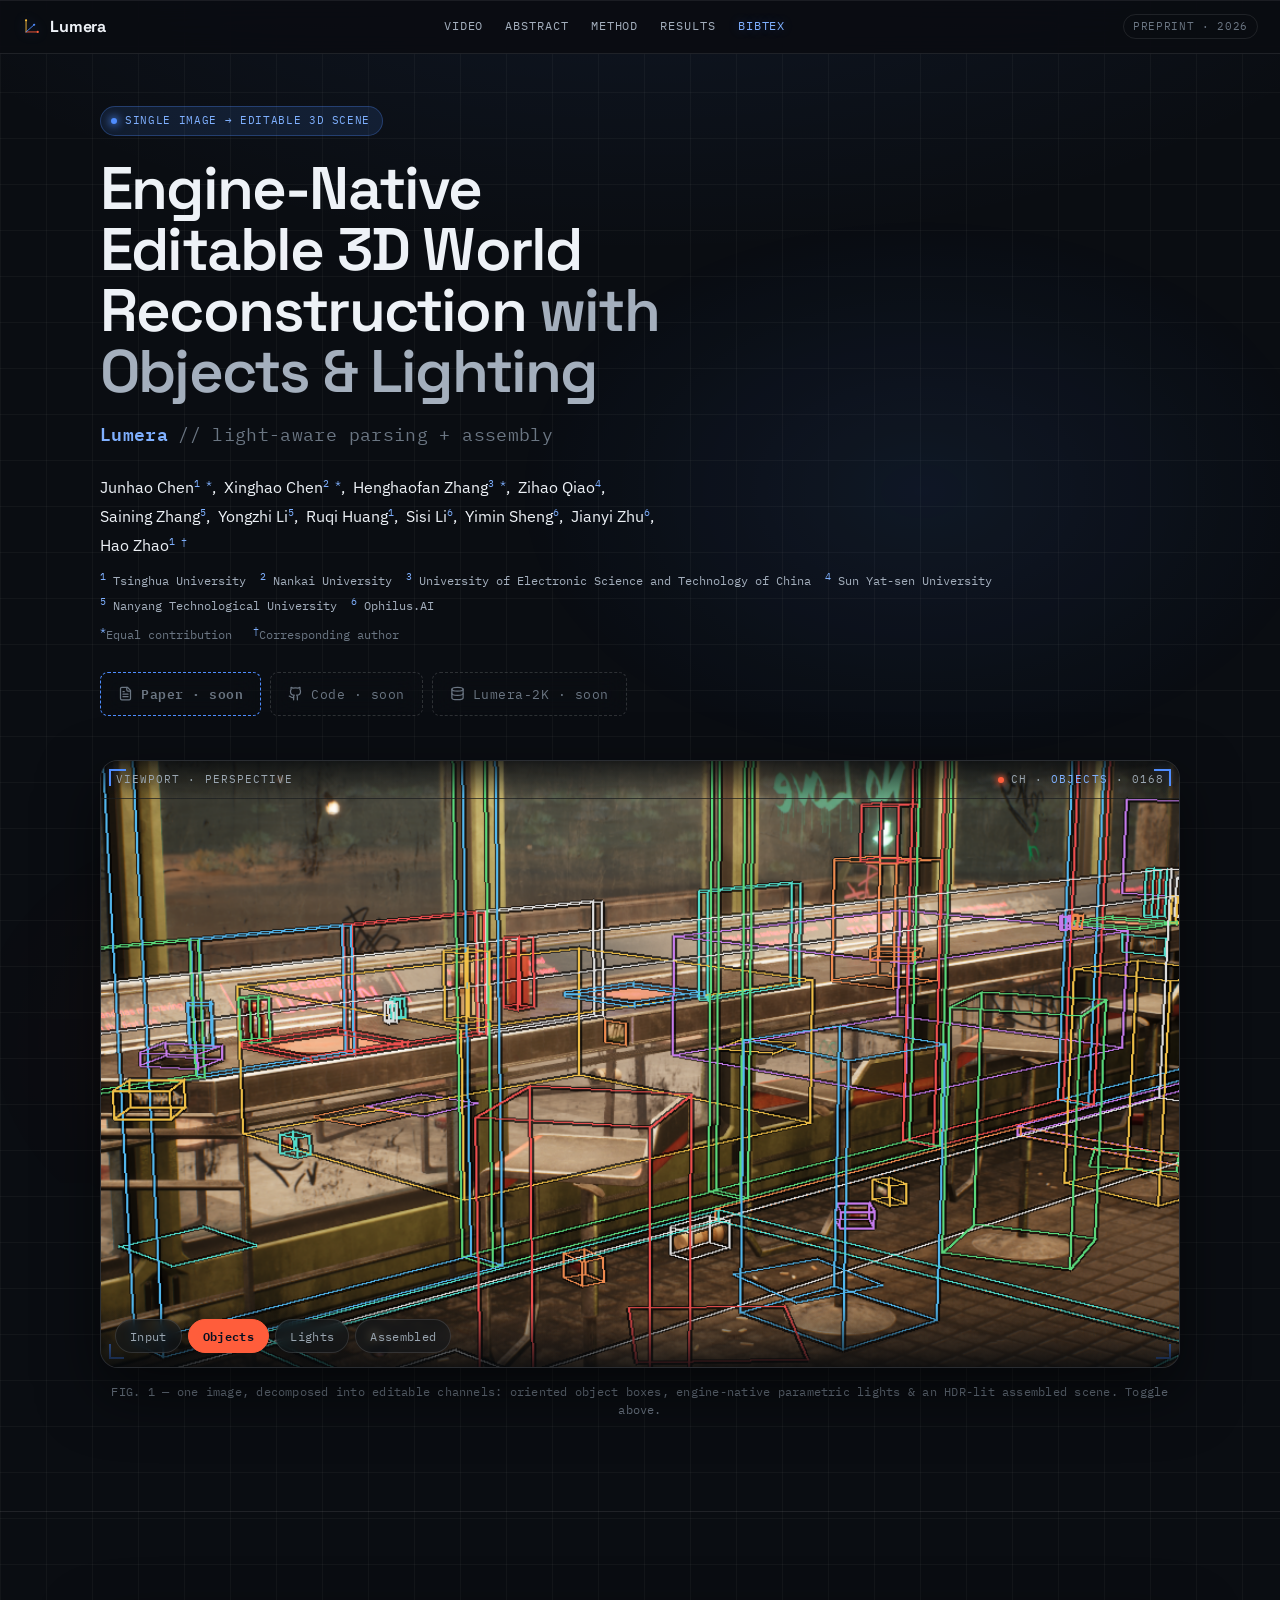
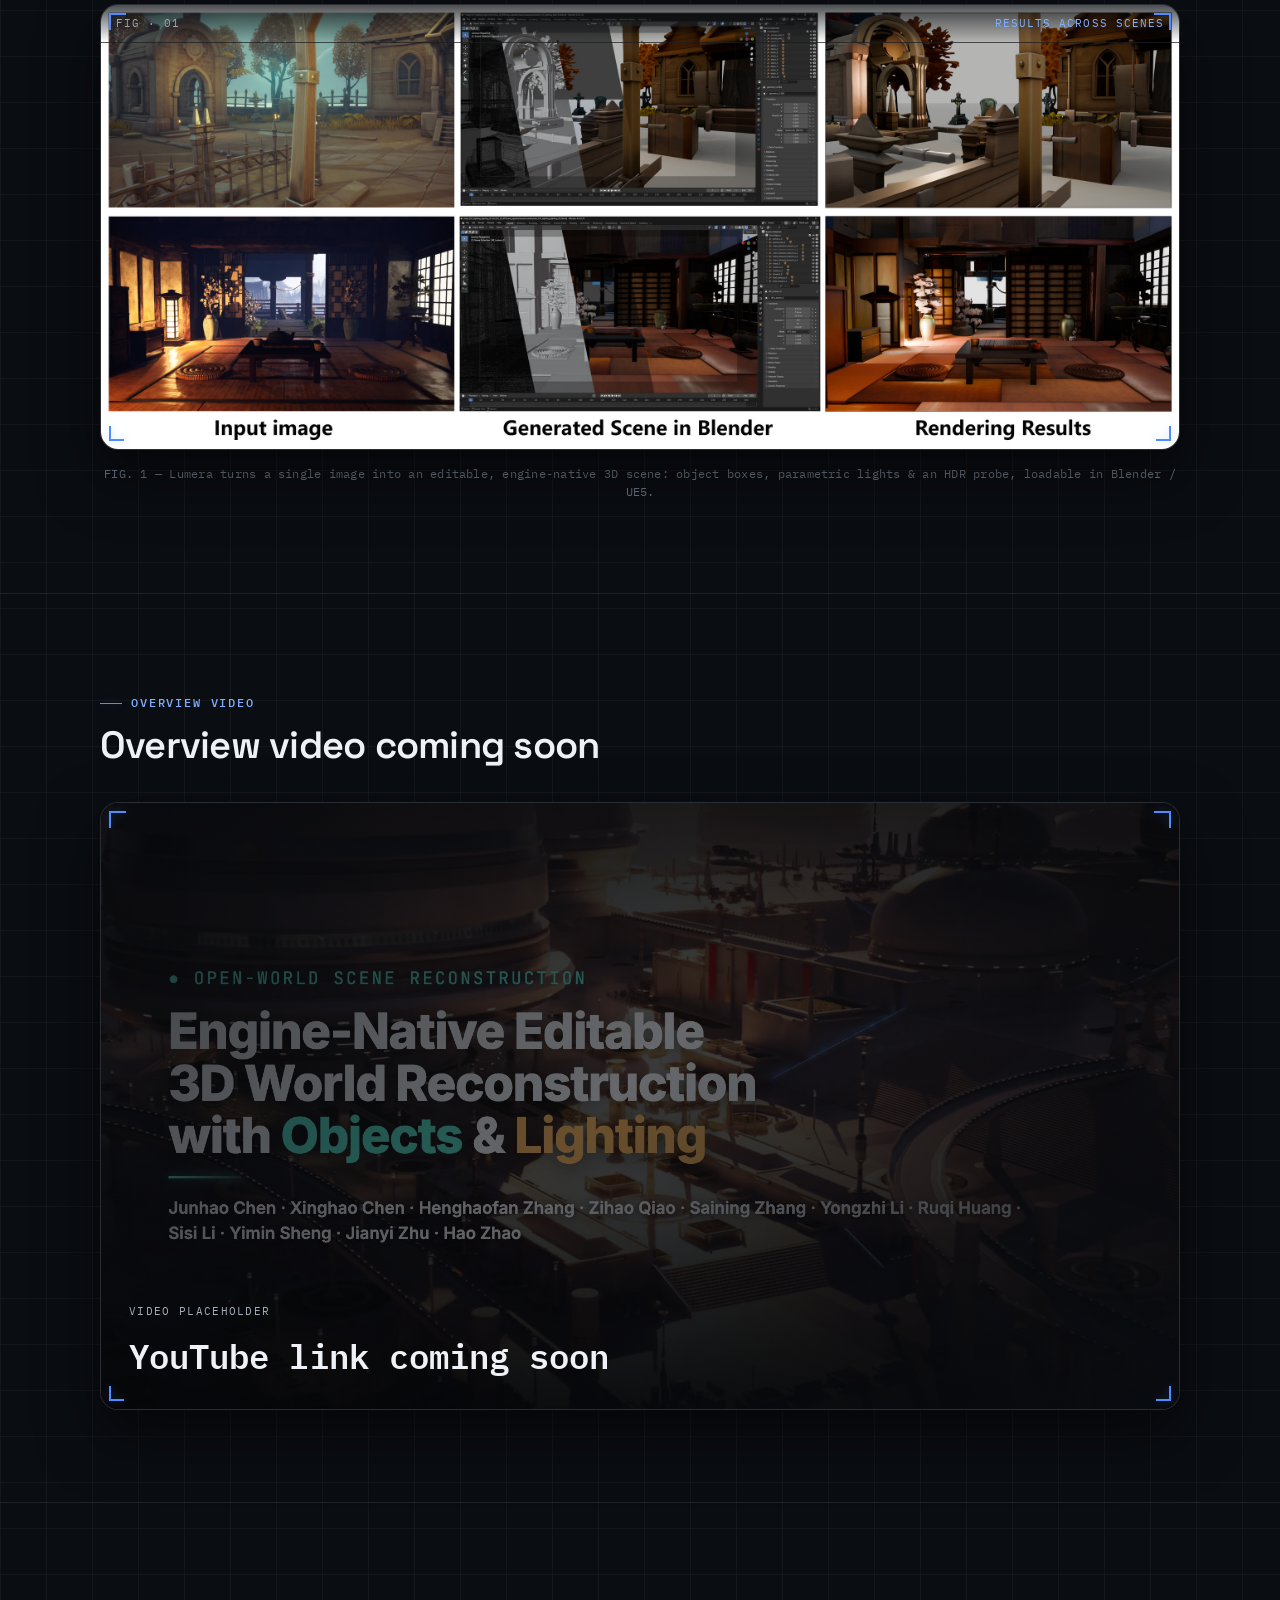
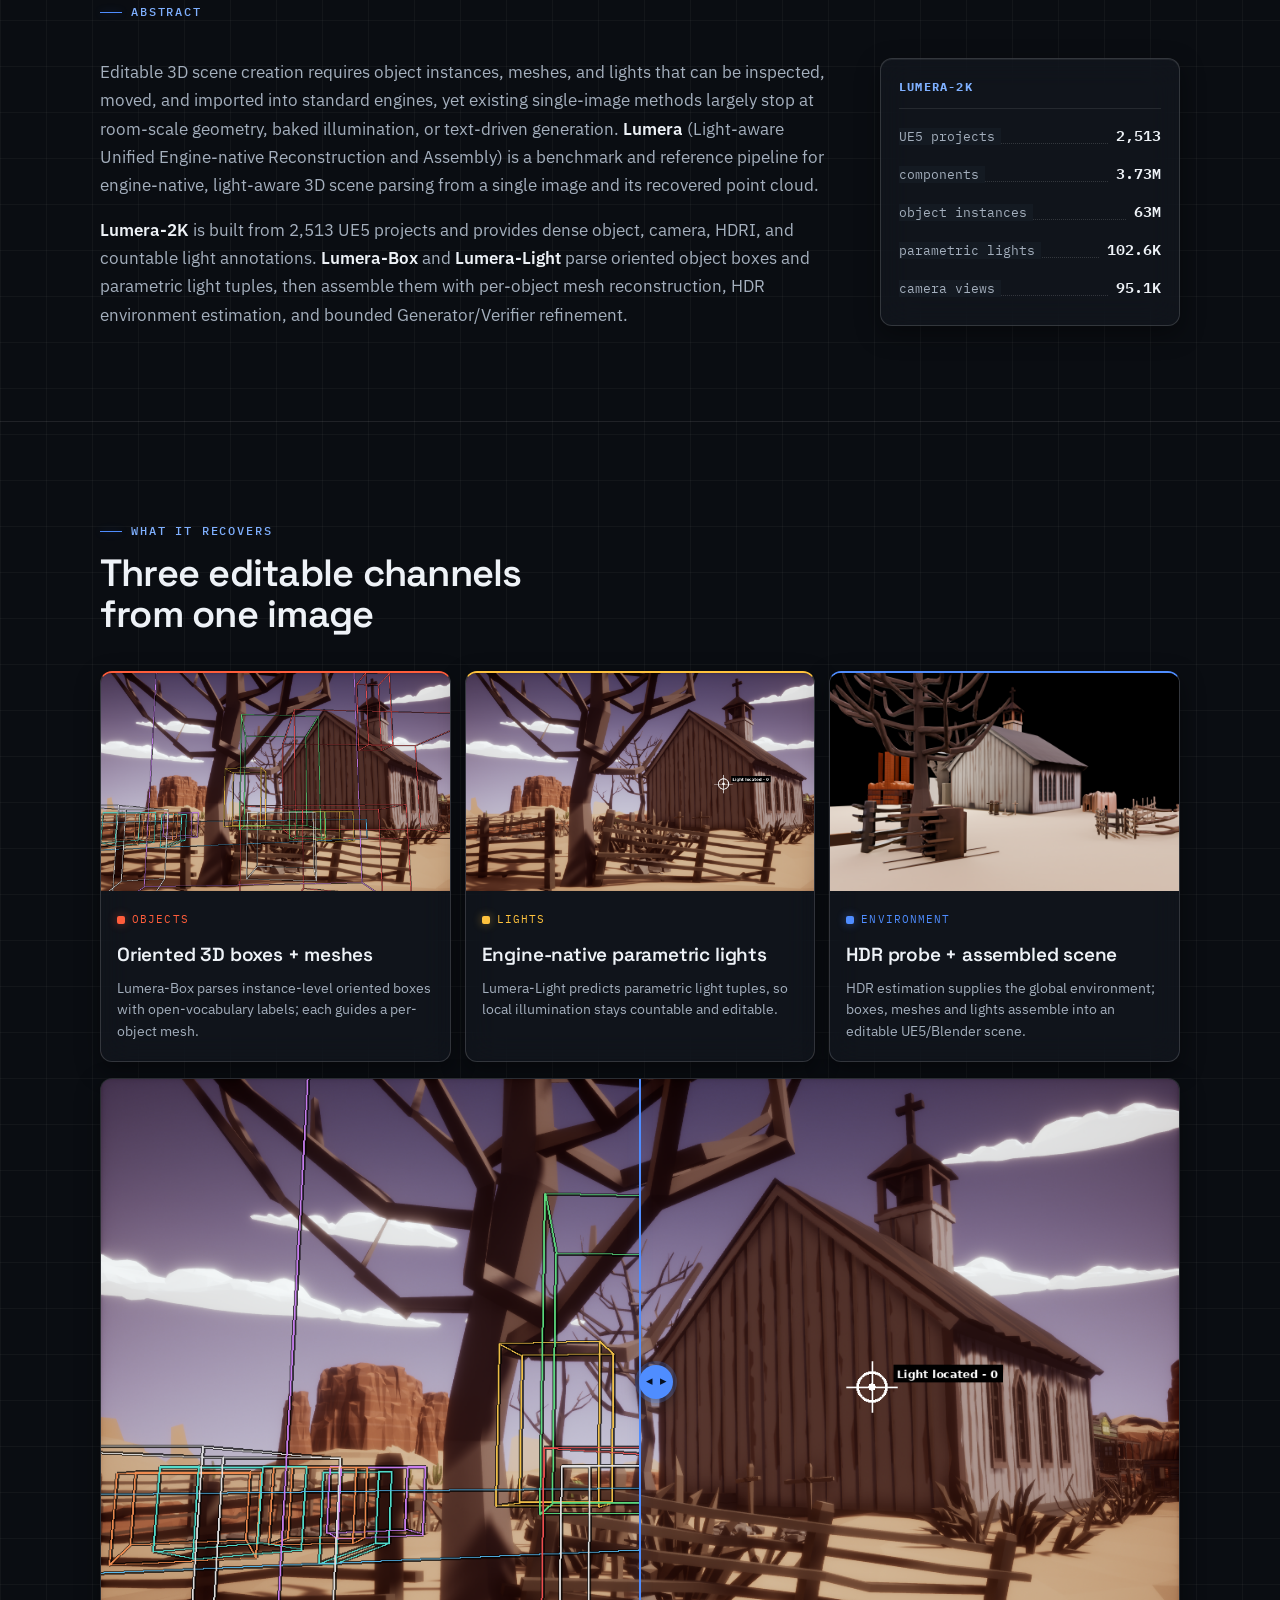
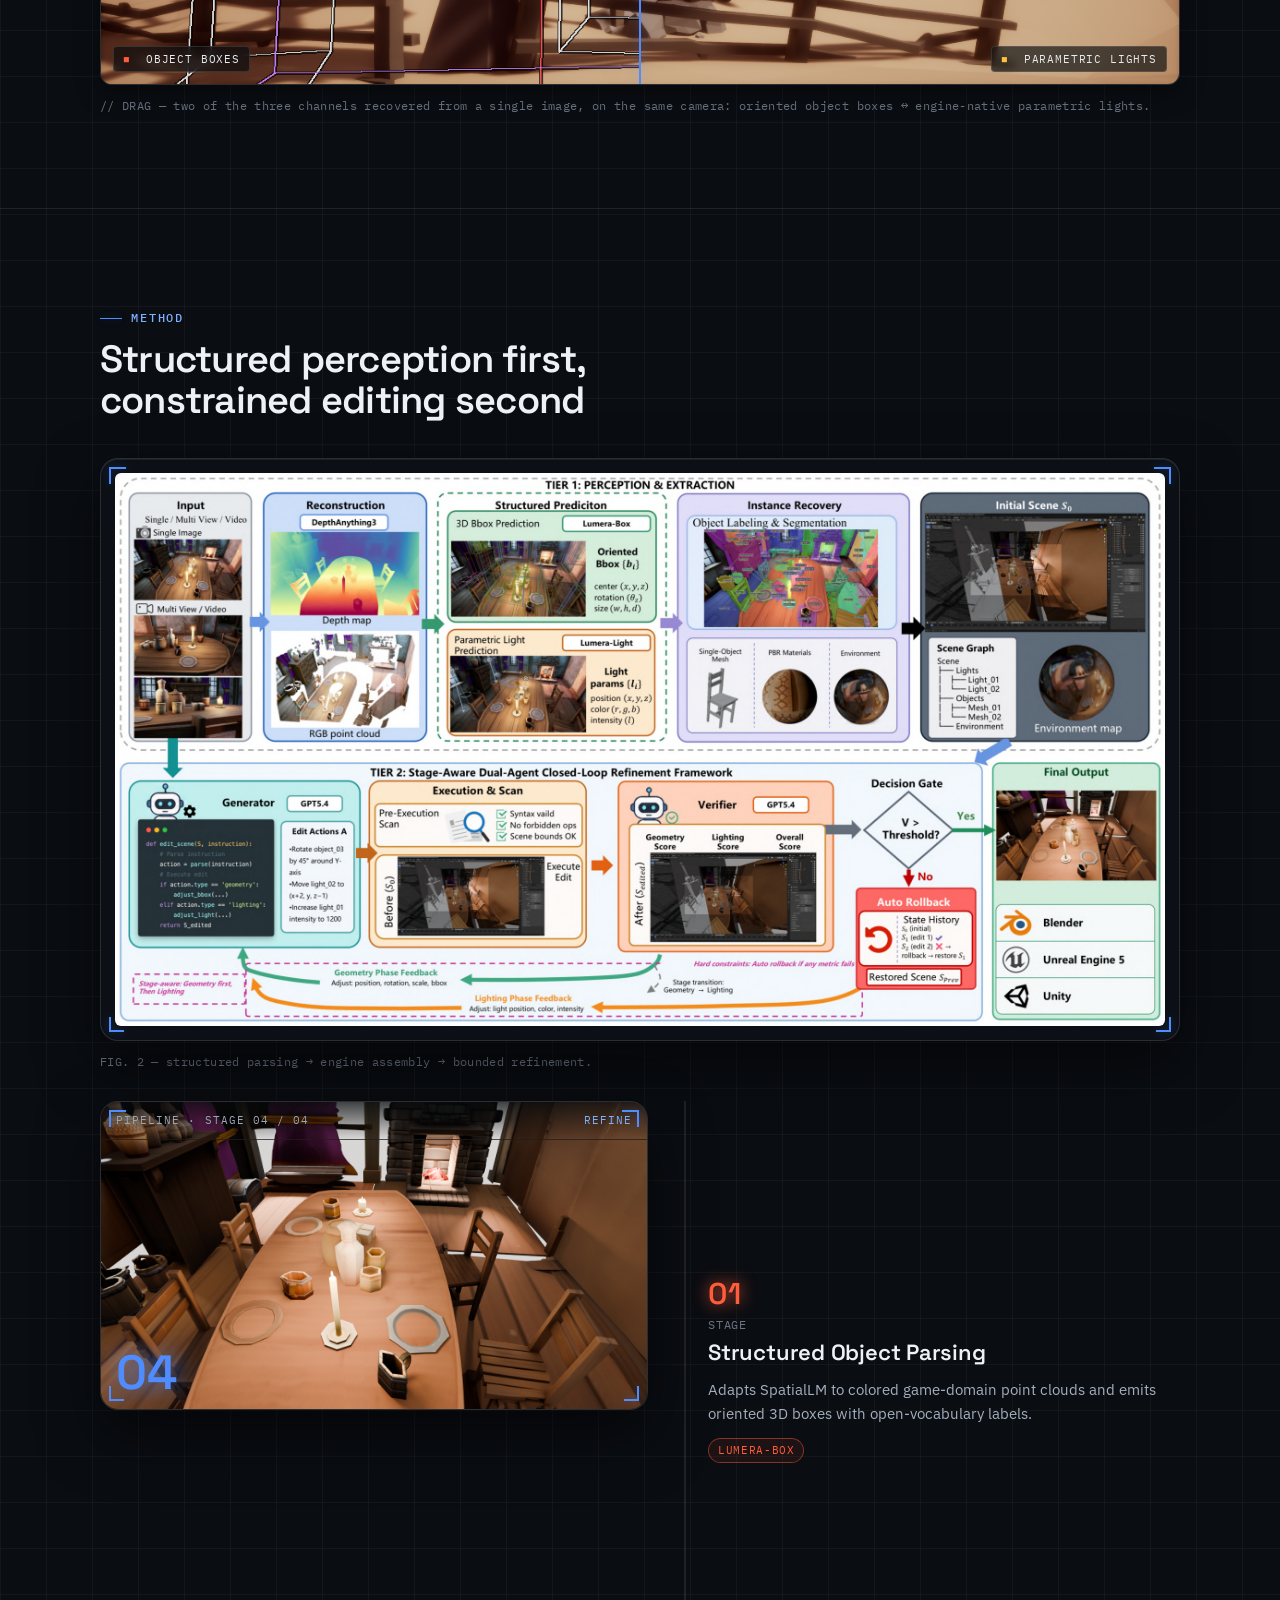
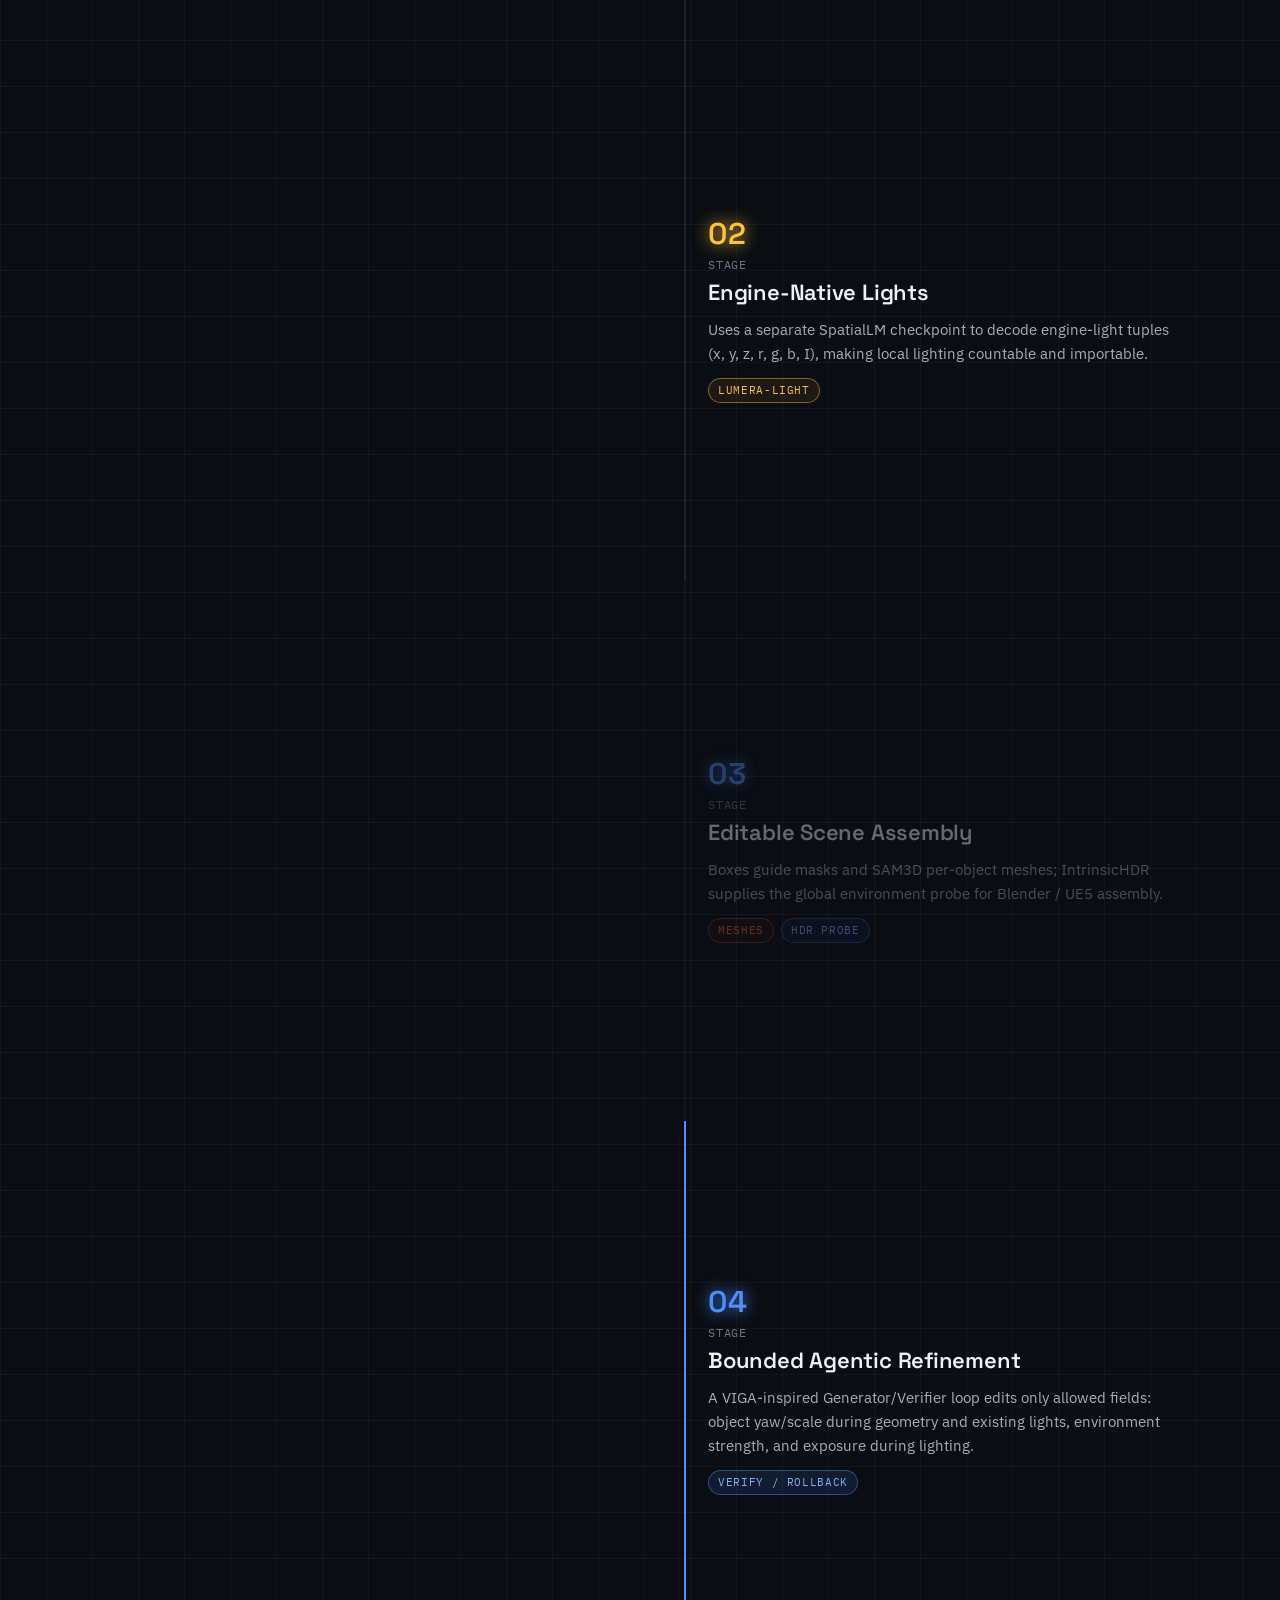
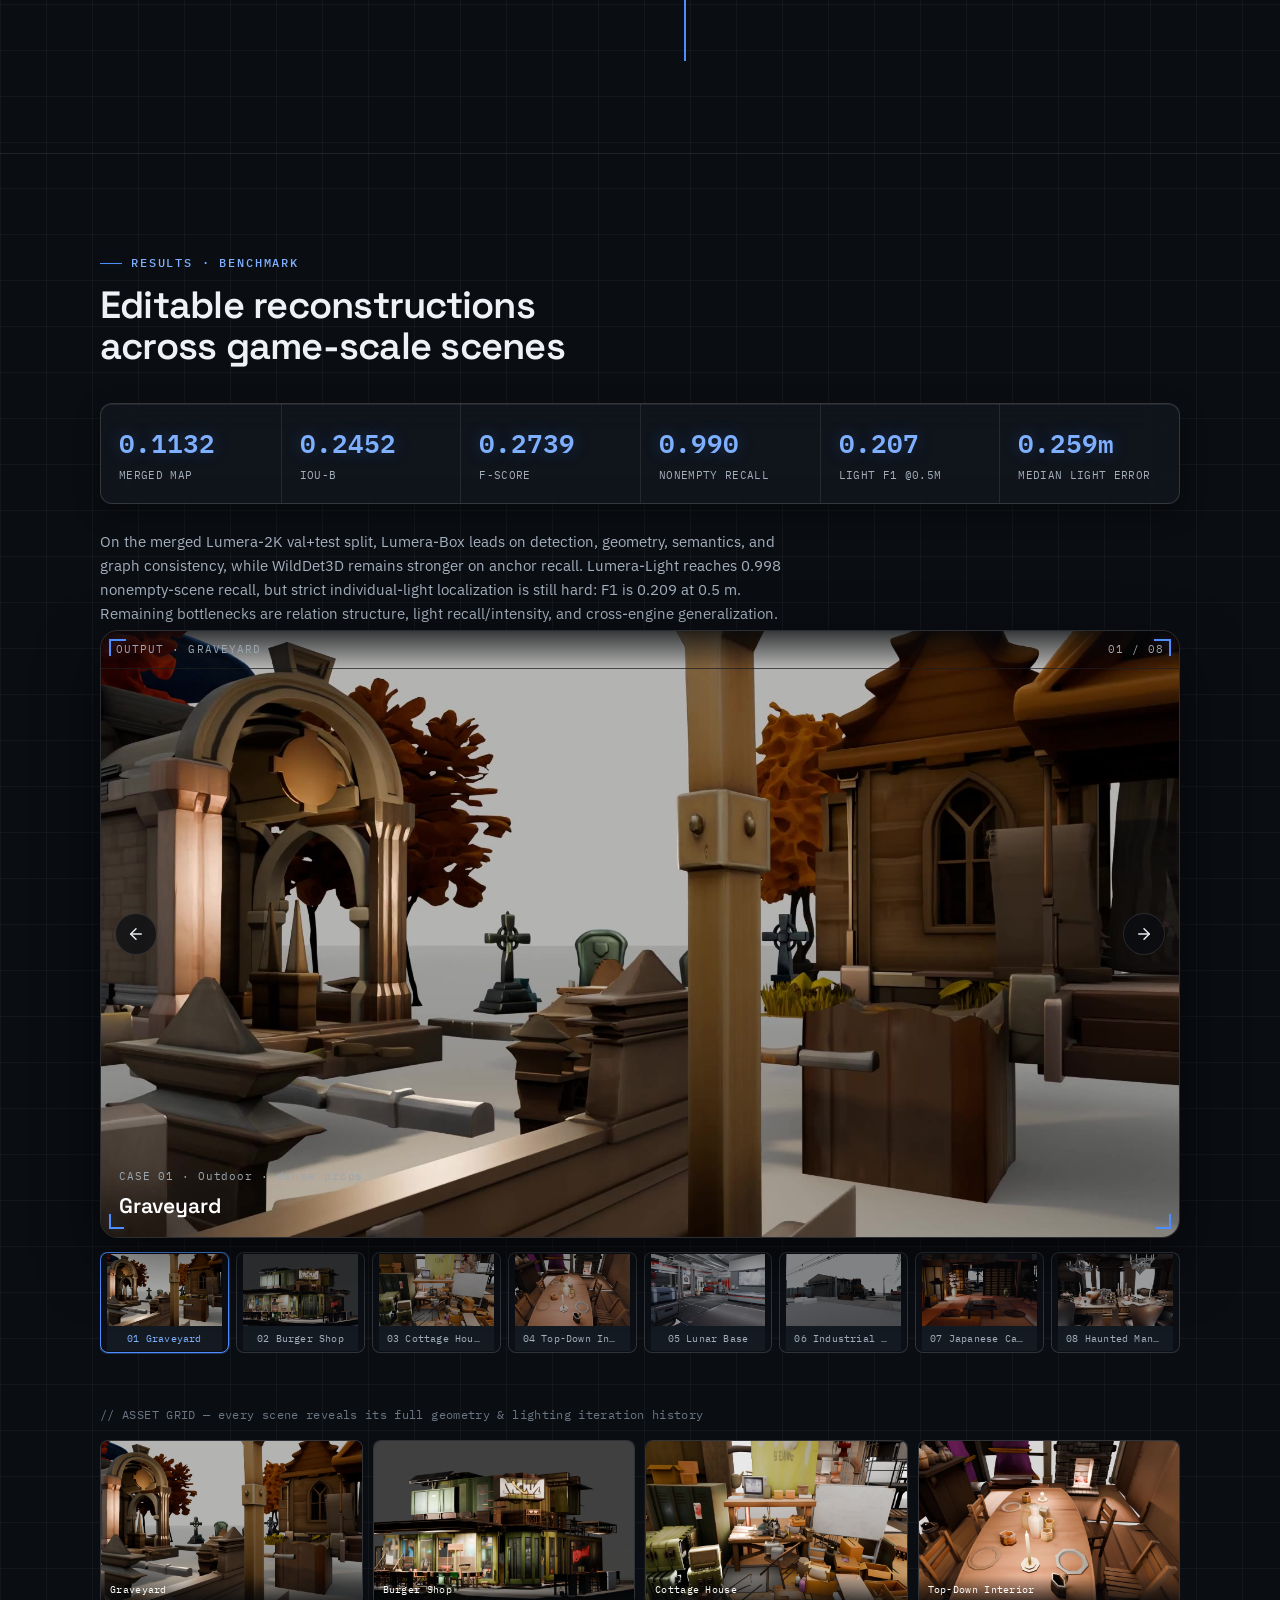
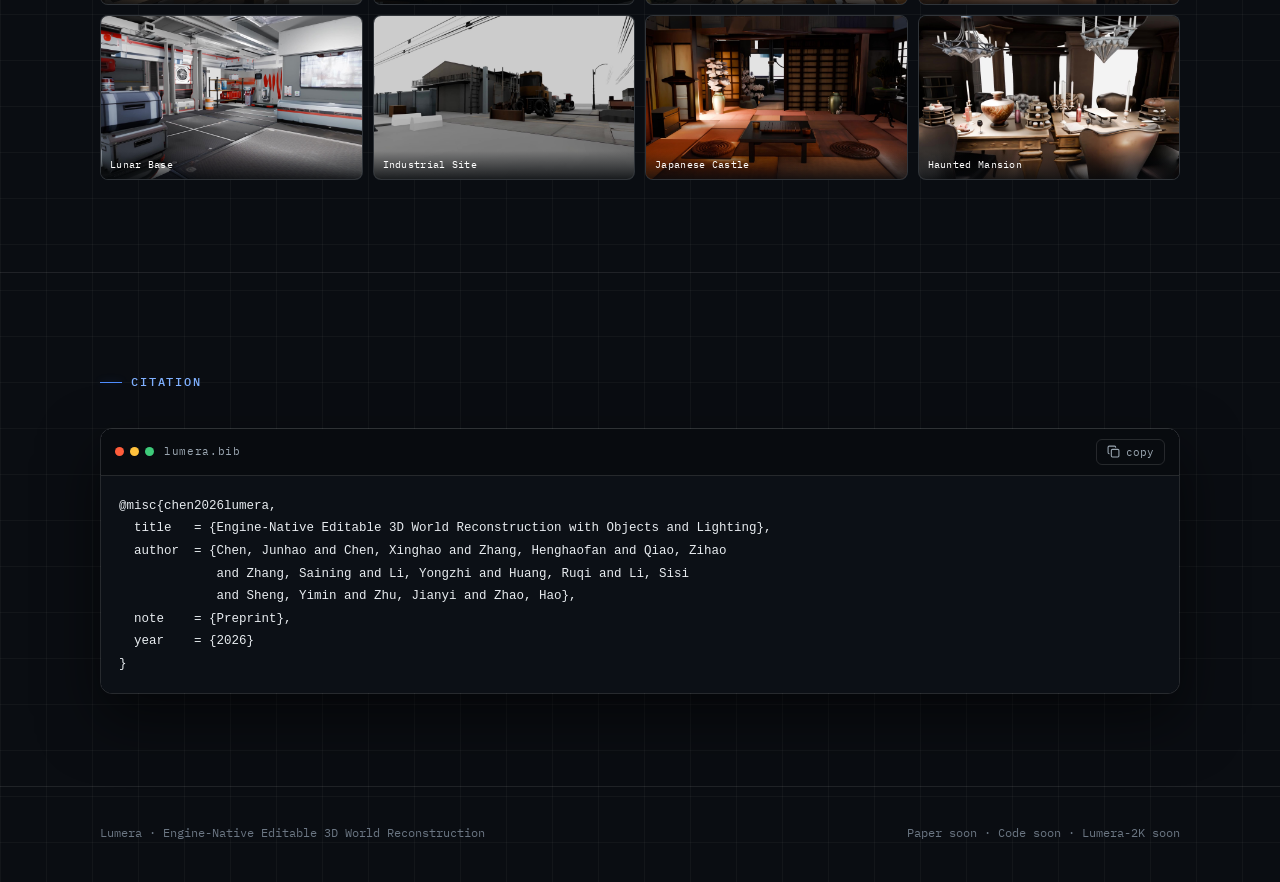
==== commit e0a1c071: "Replace Lumera overview video with placeholder" ====
--- a/Lumera/index.html
+++ b/Lumera/index.html
@@ -15,8 +15,8 @@
       href="https://fonts.googleapis.com/css2?family=Space+Grotesk:wght@500;600;700&family=IBM+Plex+Sans:wght@400;500;600&family=IBM+Plex+Mono:wght@400;500;600&display=swap"
       rel="stylesheet"
     />
-    <script type="module" crossorigin src="/Lumera/assets/project2NoDemo-BqwciGLl.js"></script>
-    <link rel="stylesheet" crossorigin href="/Lumera/assets/project2NoDemo-BIxGYSJy.css">
+    <script type="module" crossorigin src="/Lumera/assets/project2NoDemo-CoRl3_z6.js"></script>
+    <link rel="stylesheet" crossorigin href="/Lumera/assets/project2NoDemo-D0UfN8oN.css">
   </head>
   <body>
     <div id="project-app"></div>
--- a/Lumera/assets/project2NoDemo-D0UfN8oN.css
+++ b/Lumera/assets/project2NoDemo-D0UfN8oN.css
@@ -0,0 +1 @@
+:root{color-scheme:dark;--void: #0a0d12;--canvas-2: #0d1117;--surface: #12161d;--panel: rgba(20, 26, 34, .6);--panel-solid: #141a22;--raise: rgba(255, 255, 255, .045);--line: rgba(255, 255, 255, .09);--line-2: rgba(255, 255, 255, .15);--ink: #eef2f7;--muted: #a4afbd;--faint: #6b7683;--on-dark: #e8ecf0;--on-dark-dim: #9aa6b1;--viewport: #0c1016;--viewport-2: #080b0f;--viewport-line: rgba(255, 255, 255, .12);--obj: #ff5d3b;--obj-glow: rgba(255, 93, 59, .3);--lit: #ffc23d;--lit-glow: rgba(255, 194, 61, .3);--env: #4f8dff;--env-glow: rgba(79, 141, 255, .32);--env-ink: #7fb0ff;--env-soft: rgba(79, 141, 255, .12);--font-display: "Space Grotesk", ui-sans-serif, system-ui, sans-serif;--font-body: "IBM Plex Sans", ui-sans-serif, system-ui, sans-serif;--font-mono: "IBM Plex Mono", ui-monospace, SFMono-Regular, Menlo, monospace;--content: 1080px;--radius: 12px;--radius-lg: 18px;--blur: blur(16px);--shadow: 0 24px 60px rgba(0, 0, 0, .55);--shadow-sm: 0 8px 24px rgba(0, 0, 0, .4);--edge: inset 0 1px 0 rgba(255, 255, 255, .07);--grid: rgba(255, 255, 255, .035)}*{box-sizing:border-box}html{scroll-behavior:smooth}body{margin:0;color:var(--ink);font-family:var(--font-body);font-size:16px;line-height:1.6;background:radial-gradient(1200px 620px at 50% -180px,rgba(79,141,255,.1),transparent 70%),linear-gradient(var(--grid) 1px,transparent 1px) 0 0 / 100% 46px,linear-gradient(90deg,var(--grid) 1px,transparent 1px) 0 0 / 46px 100%,var(--void)}a{color:inherit}img,video,canvas{display:block;max-width:100%}h1,h2,h3,p{margin:0}.mono{font-family:var(--font-mono);font-feature-settings:"tnum" 1}.eyebrow{font-family:var(--font-mono);font-size:11.5px;font-weight:500;letter-spacing:.16em;text-transform:uppercase;color:var(--env-ink)}.editor{display:block}.topbar{position:sticky;top:0;z-index:40;display:flex;align-items:center;justify-content:space-between;gap:20px;height:54px;padding:0 22px;background:#0a0d12eb;border-bottom:1px solid var(--line);-webkit-backdrop-filter:var(--blur);backdrop-filter:var(--blur);box-shadow:var(--edge)}.brand{display:inline-flex;align-items:center;gap:10px;font-family:var(--font-display);font-weight:700;font-size:16px;letter-spacing:-.01em;text-decoration:none;color:var(--ink)}.brand .axis svg{width:18px;height:18px;filter:drop-shadow(0 0 6px var(--env-glow))}.topnav{display:inline-flex;gap:22px;font-family:var(--font-mono);font-size:11.5px;letter-spacing:.08em;text-transform:uppercase}.topnav a{color:var(--muted);text-decoration:none;transition:color .14s ease}.topnav a:hover{color:var(--ink)}.topnav a.is-active{color:var(--env-ink);text-shadow:0 0 12px var(--env-glow)}.build-chip{font-family:var(--font-mono);font-size:11px;color:var(--faint);letter-spacing:.06em;padding:3px 9px;border:1px solid var(--line);border-radius:999px}main{min-width:0}.wrap{width:min(var(--content),calc(100% - 64px));margin:0 auto}.section{padding:92px 0;border-top:1px solid var(--line);position:relative;scroll-margin-top:66px}.section:first-child{border-top:0}.sec-head{margin-bottom:36px}.sec-head .eyebrow{display:inline-flex;align-items:center;gap:9px}.sec-head .eyebrow:before{content:"";width:22px;height:1px;background:var(--env);box-shadow:0 0 8px var(--env-glow)}.sec-title{margin-top:12px;font-family:var(--font-display);font-weight:600;font-size:clamp(26px,3.2vw,38px);line-height:1.08;letter-spacing:-.02em;color:var(--ink);max-width:20ch}.viewport{position:relative;background:var(--viewport);border:1px solid var(--viewport-line);border-radius:var(--radius-lg);box-shadow:var(--shadow),var(--edge);overflow:hidden}.viewport:before,.viewport:after,.viewport>.tick-bl,.viewport>.tick-br{content:"";position:absolute;width:15px;height:15px;border-color:var(--env);border-style:solid;z-index:3;pointer-events:none;filter:drop-shadow(0 0 5px var(--env-glow))}.viewport:before{top:8px;left:8px;border-width:2px 0 0 2px}.viewport:after{top:8px;right:8px;border-width:2px 2px 0 0}.viewport>.tick-bl{bottom:8px;left:8px;border-width:0 0 2px 2px}.viewport>.tick-br{bottom:8px;right:8px;border-width:0 2px 2px 0}.hud{position:absolute;left:0;right:0;display:flex;align-items:center;justify-content:space-between;gap:12px;padding:10px 15px;font-family:var(--font-mono);font-size:10.5px;letter-spacing:.1em;text-transform:uppercase;color:var(--on-dark-dim);z-index:2;pointer-events:none}.hud.top{top:0;border-bottom:1px solid rgba(255,255,255,.06);background:linear-gradient(180deg,rgba(6,9,12,.72),transparent)}.hud .rec{color:var(--obj)}.hud .env{color:var(--env-ink)}.hero{padding-top:52px;overflow:hidden}.hero-ambient{position:absolute;top:0;right:0;bottom:0;left:0;width:100%;height:100%;z-index:0;opacity:.85;pointer-events:none;background:radial-gradient(680px 460px at 72% 30%,rgba(79,141,255,.1),transparent 62%),radial-gradient(520px 420px at 20% 68%,rgba(255,93,59,.06),transparent 60%);-webkit-mask-image:linear-gradient(180deg,#000 55%,transparent 100%);mask-image:linear-gradient(180deg,#000 55%,transparent 100%)}.hero .wrap{position:relative;z-index:1}.chip{display:inline-flex;align-items:center;gap:8px;padding:5px 12px 5px 10px;font-family:var(--font-mono);font-size:11px;letter-spacing:.06em;color:var(--env-ink);background:var(--env-soft);border:1px solid rgba(79,141,255,.3);border-radius:999px}.chip .led{width:6px;height:6px;border-radius:50%;background:var(--env);box-shadow:0 0 8px 1px var(--env)}.hero h1{margin-top:22px;font-family:var(--font-display);font-weight:600;font-size:clamp(30px,5vw,60px);line-height:1.02;letter-spacing:-.03em;color:var(--ink);max-width:15ch}.hero h1 .u{color:var(--muted)}.project-tag{display:inline-flex;align-items:baseline;gap:10px;margin-top:16px;font-family:var(--font-mono);font-size:clamp(15px,1.6vw,18px);letter-spacing:.02em}.project-tag b{color:var(--env-ink);font-weight:600}.project-tag span{color:var(--faint)}.authors{margin-top:24px;max-width:62ch;line-height:1.85;font-size:15.5px;color:var(--ink)}.author{white-space:nowrap}.author sup{font-family:var(--font-mono);font-size:.66em;color:var(--env-ink)}.insts{margin-top:10px;font-family:var(--font-mono);font-size:12px;color:var(--muted);display:flex;flex-wrap:wrap;gap:3px 14px}.insts sup{color:var(--env-ink)}.notes{margin-top:8px;font-family:var(--font-mono);font-size:11.5px;color:var(--faint)}.notes sup{color:var(--env-ink)}.actions{display:flex;flex-wrap:wrap;gap:9px;margin-top:28px}.btn{display:inline-flex;align-items:center;gap:8px;height:44px;padding:0 17px;font-family:var(--font-mono);font-size:12.5px;letter-spacing:.04em;text-decoration:none;color:var(--ink);background:var(--panel);border:1px solid var(--line-2);border-radius:8px;-webkit-backdrop-filter:var(--blur);backdrop-filter:var(--blur);box-shadow:var(--edge);transition:transform .12s ease,border-color .12s ease,background .12s ease,box-shadow .12s ease}.btn:hover{transform:translateY(-1px);border-color:var(--env);box-shadow:var(--edge),0 0 0 1px var(--env-glow),0 8px 22px #0006}.btn svg{width:15px;height:15px}.btn.primary{color:#061021;background:linear-gradient(180deg,#6aa0ff,var(--env));border-color:var(--env);box-shadow:0 8px 24px var(--env-glow);font-weight:600}.btn.primary:hover{filter:brightness(1.06)}.btn.ghost{color:var(--faint);border-style:dashed;pointer-events:none;background:transparent;box-shadow:none}.btn.is-disabled{pointer-events:none;color:var(--faint);background:transparent;border-style:dashed;box-shadow:none;filter:none}.btn.is-disabled:hover{transform:none;border-color:var(--line-2);box-shadow:none}.hero-view{margin:44px 0 0}.teaser-frame{background:var(--viewport)}.teaser-frame img{position:relative;z-index:1;display:block;width:100%;height:auto}.fig-cap{margin-top:15px;color:var(--faint);font-family:var(--font-mono);font-size:12px;line-height:1.5;letter-spacing:.02em;text-align:center}.video-figure video{display:block;width:100%;aspect-ratio:16 / 9;object-fit:contain;background:var(--viewport)}.video-placeholder{position:relative;min-height:360px;aspect-ratio:16 / 9;overflow:hidden;background:var(--viewport)}.video-placeholder img{width:100%;height:100%;object-fit:cover;filter:saturate(.85) brightness(.52)}.video-placeholder:after{content:"";position:absolute;top:0;right:0;bottom:0;left:0;background:linear-gradient(135deg,#0a0d1294,#0a0d122e 48%,#0a0d12b8)}.video-placeholder-panel{position:absolute;left:28px;bottom:26px;z-index:1;display:grid;gap:8px;color:var(--ink)}.video-placeholder-panel span{font-size:11px;letter-spacing:.12em;color:var(--muted)}.video-placeholder-panel b{font-size:clamp(20px,3vw,34px);font-weight:600;letter-spacing:0}.axis{display:inline-flex}.axis svg{width:42px;height:42px}.abstract-grid{display:grid;grid-template-columns:minmax(0,1fr) 300px;gap:44px;align-items:start}.prose p{color:var(--muted);font-size:16.5px;line-height:1.72}.prose p+p{margin-top:16px}.prose b{color:var(--ink);font-weight:600}.spec{background:var(--panel);border:1px solid var(--line-2);border-radius:var(--radius);padding:18px;font-family:var(--font-mono);-webkit-backdrop-filter:var(--blur);backdrop-filter:var(--blur);box-shadow:var(--shadow-sm),var(--edge)}.spec h3{font-size:12px;letter-spacing:.1em;text-transform:uppercase;color:var(--env-ink);padding-bottom:12px;margin-bottom:8px;border-bottom:1px solid var(--line)}.spec .row{display:grid;grid-template-columns:1fr auto;align-items:baseline;gap:8px;padding:7px 0;font-size:13px}.spec .row .k{color:var(--muted);position:relative}.spec .row .k:after{content:"";position:absolute;bottom:4px;left:0;right:0;border-bottom:1px dotted var(--line-2);z-index:0}.spec .row .k span{position:relative;z-index:1;background:var(--panel-solid);padding-right:6px}.spec .row .v{color:var(--ink);font-weight:600;font-size:15px}.triad{display:grid;grid-template-columns:repeat(3,minmax(0,1fr));gap:14px;margin-top:8px}.channel{border:1px solid var(--line-2);border-top:2px solid var(--ch);border-radius:var(--radius);overflow:hidden;background:var(--panel);-webkit-backdrop-filter:var(--blur);backdrop-filter:var(--blur);box-shadow:var(--shadow-sm),inset 0 1px 0 var(--ch-glow);transition:transform .16s ease,box-shadow .16s ease}.channel:hover{transform:translateY(-2px);box-shadow:var(--shadow),0 0 0 1px var(--ch-glow)}.channel .thumb{background:var(--viewport);aspect-ratio:16 / 10}.channel .thumb img{width:100%;height:100%;object-fit:cover}.channel .body{padding:15px 16px 18px}.channel .lbl{display:inline-flex;align-items:center;gap:7px;font-family:var(--font-mono);font-size:11px;letter-spacing:.1em;text-transform:uppercase;color:var(--ch)}.channel .lbl:before{content:"";width:8px;height:8px;border-radius:2px;background:var(--ch);box-shadow:0 0 8px 1px var(--ch-glow)}.channel h3{margin-top:9px;font-family:var(--font-display);font-weight:600;font-size:19px;letter-spacing:-.01em;color:var(--ink)}.channel p{margin-top:7px;color:var(--muted);font-size:14px;line-height:1.55}.compare{margin-top:16px}.compare-media{position:relative;border:1px solid var(--viewport-line);border-radius:var(--radius);overflow:hidden;background:var(--viewport);box-shadow:var(--shadow-sm),var(--edge);aspect-ratio:16 / 9;touch-action:none;cursor:ew-resize;-webkit-user-select:none;user-select:none}.compare-media img{position:absolute;top:0;right:0;bottom:0;left:0;width:100%;height:100%;object-fit:cover;pointer-events:none;-webkit-user-drag:none;-webkit-user-select:none;user-select:none}.cmp-before-wrap{position:absolute;top:0;right:0;bottom:0;left:0;clip-path:inset(0 50% 0 0)}.cmp-handle{position:absolute;top:0;bottom:0;left:50%;z-index:4;width:2px;transform:translate(-50%);background:var(--env);box-shadow:0 0 12px var(--env-glow);display:grid;place-items:center;pointer-events:none}.cmp-grip{width:34px;height:34px;border-radius:50%;display:grid;place-items:center;color:#061021;background:var(--env);font-family:var(--font-mono);font-size:13px;letter-spacing:-.06em;box-shadow:0 0 0 4px #4f8dff38,0 6px 16px #00000080}.cmp-tag{position:absolute;bottom:12px;z-index:3;padding:4px 9px;border-radius:4px;font-family:var(--font-mono);font-size:10.5px;letter-spacing:.08em;text-transform:uppercase;color:var(--on-dark);background:#080b0fa8;border:1px solid var(--viewport-line);-webkit-backdrop-filter:blur(4px);backdrop-filter:blur(4px)}.cmp-tag.left{left:12px}.cmp-tag.right{right:12px}.compare-cap{margin-top:12px;font-family:var(--font-mono);font-size:11.5px;color:var(--faint);letter-spacing:.03em}.figframe{padding:14px}.figframe img{width:100%;border-radius:6px;display:block;position:relative;z-index:1}.figcap{margin-top:12px;font-family:var(--font-mono);font-size:11.5px;color:var(--faint);letter-spacing:.03em}.tag{font-family:var(--font-mono);font-size:10.5px;letter-spacing:.06em;text-transform:uppercase;padding:3px 9px;border-radius:999px;border:1px solid var(--line-2);color:var(--muted)}.tag[data-ch=obj]{color:var(--obj);border-color:#ff5d3b73;background:#ff5d3b14}.tag[data-ch=lit]{color:var(--lit);border-color:#ffc23d73;background:#ffc23d14}.tag[data-ch=env]{color:var(--env-ink);border-color:#4f8dff73;background:var(--env-soft)}.readout{display:grid;grid-template-columns:repeat(6,minmax(0,1fr));border:1px solid var(--line-2);border-radius:var(--radius);background:var(--panel);-webkit-backdrop-filter:var(--blur);backdrop-filter:var(--blur);box-shadow:var(--shadow-sm),var(--edge);margin-bottom:26px;overflow:hidden}.readout .cell{padding:18px;border-left:1px solid var(--line)}.readout .cell:first-child{border-left:0}.readout .v{font-family:var(--font-mono);font-size:clamp(20px,2.4vw,26px);font-weight:600;color:var(--env-ink);text-shadow:0 0 18px var(--env-glow)}.readout .k{margin-top:4px;font-family:var(--font-mono);font-size:11px;letter-spacing:.03em;color:var(--muted);text-transform:uppercase}.stage-view{position:relative}.viewport-body{overflow:hidden}.track{display:flex;transition:transform .5s cubic-bezier(.22,.61,.36,1)}.slide{flex:0 0 100%;position:relative}.slide video{width:100%;aspect-ratio:16 / 9;object-fit:cover;background:var(--viewport);display:block}.slide .label{position:absolute;left:0;bottom:0;padding:34px 18px 15px;font-family:var(--font-mono);z-index:2}.slide .label .idx{color:var(--on-dark-dim);font-size:11px;letter-spacing:.08em}.slide .label h3{color:#fff;font-family:var(--font-display);font-weight:600;font-size:21px;margin-top:3px}.nav-arrow{position:absolute;top:50%;transform:translateY(-50%);width:42px;height:42px;z-index:5;display:inline-flex;align-items:center;justify-content:center;color:var(--on-dark);background:#0a0d12b8;border:1px solid var(--viewport-line);border-radius:50%;cursor:pointer;-webkit-backdrop-filter:blur(4px);backdrop-filter:blur(4px);transition:border-color .12s ease,box-shadow .12s ease}.nav-arrow:hover{border-color:var(--env);box-shadow:0 0 0 1px var(--env-glow)}.nav-arrow svg{width:18px;height:18px}.nav-arrow.prev{left:14px}.nav-arrow.next{right:14px}.browser{margin-top:14px;display:grid;grid-auto-flow:column;grid-auto-columns:1fr;gap:7px;overflow-x:auto;padding-bottom:4px}.asset{border:1px solid var(--line-2);border-radius:8px;overflow:hidden;cursor:pointer;background:var(--viewport);transition:border-color .12s ease,box-shadow .12s ease}.asset img{width:100%;aspect-ratio:16 / 10;object-fit:cover;opacity:.62;transition:opacity .12s ease}.asset .cap{padding:6px 8px;background:var(--panel-solid);font-family:var(--font-mono);font-size:10px;color:var(--muted);letter-spacing:.02em;white-space:nowrap;overflow:hidden;text-overflow:ellipsis}.asset:hover img{opacity:1}.asset.is-active{border-color:var(--env);box-shadow:0 0 0 1px var(--env-glow)}.asset.is-active img{opacity:1}.asset.is-active .cap{color:var(--env-ink)}.wall-note{margin:48px 0 16px;font-family:var(--font-mono);font-size:12px;color:var(--faint);letter-spacing:.03em}.wall{display:grid;grid-template-columns:repeat(4,minmax(0,1fr));gap:10px}.wall figure{position:relative;margin:0;overflow:hidden;border:1px solid var(--line-2);border-radius:8px;background:var(--viewport)}.wall video{width:100%;aspect-ratio:16 / 10;object-fit:cover}.wall figcaption{position:absolute;left:0;bottom:0;width:100%;padding:6px 9px;font-family:var(--font-mono);font-size:10px;color:#fff;letter-spacing:.03em;background:linear-gradient(0deg,rgba(6,9,12,.82),transparent)}.terminal{border:1px solid var(--viewport-line);border-radius:var(--radius);overflow:hidden;box-shadow:var(--shadow),var(--edge)}.terminal .bar{display:flex;align-items:center;gap:10px;padding:10px 14px;background:var(--viewport-2);border-bottom:1px solid var(--viewport-line);font-family:var(--font-mono);font-size:11px;color:var(--on-dark-dim);letter-spacing:.06em}.terminal .bar .dots{display:inline-flex;gap:6px}.terminal .bar .dots i{width:9px;height:9px;border-radius:50%;background:var(--viewport-line)}.terminal .bar .dots i:nth-child(1){background:var(--obj)}.terminal .bar .dots i:nth-child(2){background:var(--lit)}.terminal .bar .dots i:nth-child(3){background:#3ecb7a}.terminal .copy{margin-left:auto;display:inline-flex;align-items:center;gap:6px;cursor:pointer;color:var(--on-dark-dim);background:transparent;border:1px solid var(--viewport-line);border-radius:6px;font-family:var(--font-mono);font-size:11px;padding:5px 10px}.terminal .copy:hover{color:#fff;border-color:var(--env)}.terminal .copy svg{width:13px;height:13px}.terminal pre{margin:0;padding:18px;background:var(--viewport);color:var(--on-dark);overflow:auto;font-family:var(--font-mono);font-size:12.5px;line-height:1.65}.terminal .k{color:var(--env-ink)}.foot{padding:36px 0 48px;border-top:1px solid var(--line);font-family:var(--font-mono);font-size:12px;color:var(--faint)}.foot .row{display:flex;flex-wrap:wrap;justify-content:space-between;gap:12px}.foot a{color:var(--env-ink);text-decoration:none}.glow-follow{position:relative}.glow-follow>.spot{position:absolute;top:0;right:0;bottom:0;left:0;z-index:6;pointer-events:none;opacity:0;transition:opacity .3s ease;background:radial-gradient(240px circle at var(--mx, 50%) var(--my, 50%),rgba(130,175,255,.16),transparent 60%);mix-blend-mode:screen}.glow-follow:hover>.spot{opacity:1}.rec-dot{display:inline-block;width:6px;height:6px;border-radius:50%;background:var(--obj);box-shadow:0 0 6px 1px var(--obj);margin-right:7px;vertical-align:middle;animation:rec-blink 1.4s steps(1) infinite}@keyframes rec-blink{0%,60%{opacity:1}61%,to{opacity:.28}}.switch-stage{position:relative;aspect-ratio:16 / 9;background:var(--viewport)}.switch-stage img{position:absolute;top:0;right:0;bottom:0;left:0;width:100%;height:100%;object-fit:cover;opacity:0;transition:opacity .5s ease}.switch-stage img.is-on{opacity:1}.switch-tabs{position:absolute;left:0;right:0;bottom:0;z-index:5;display:flex;flex-wrap:wrap;gap:6px;padding:14px;background:linear-gradient(0deg,rgba(6,9,12,.85),transparent)}.switch-tabs button{flex:0 0 auto;font-family:var(--font-mono);font-size:11.5px;letter-spacing:.03em;color:var(--on-dark-dim);background:#12161b99;border:1px solid var(--viewport-line);border-radius:999px;padding:6px 14px;cursor:pointer;-webkit-backdrop-filter:blur(4px);backdrop-filter:blur(4px);transition:color .12s ease,border-color .12s ease,background .12s ease}.switch-tabs button:hover{color:var(--on-dark);border-color:var(--c, var(--env))}.switch-tabs button.is-active{color:#061021;background:var(--c, #c3ccd6);border-color:var(--c, #c3ccd6);font-weight:600}.method-scroll{display:grid;grid-template-columns:minmax(0,1.05fr) minmax(0,.95fr);gap:36px;margin-top:30px;align-items:start}.method-sticky{position:sticky;top:76px}.stage-media-stack{position:relative;aspect-ratio:16 / 9;background:var(--viewport)}.stage-media-stack img{position:absolute;top:0;right:0;bottom:0;left:0;width:100%;height:100%;object-fit:cover;opacity:0;transition:opacity .5s ease}.stage-media-stack img.is-on{opacity:1}.stage-media-badge{position:absolute;left:15px;bottom:12px;z-index:4;pointer-events:none}.stage-media-badge .big{font-family:var(--font-display);font-weight:600;font-size:48px;line-height:1;color:var(--c, var(--env));text-shadow:0 0 26px var(--c, var(--env))}.method-stages{display:grid}.mstage{min-height:60vh;display:flex;flex-direction:column;justify-content:center;padding:20px 0 20px 22px;border-left:2px solid var(--line);opacity:.4;transition:opacity .35s ease,border-color .35s ease}.mstage.is-active{opacity:1;border-left-color:var(--c)}.mstage .idx{font-family:var(--font-mono);font-size:12px;color:var(--faint);letter-spacing:.06em}.mstage .idx b{display:block;font-family:var(--font-display);font-size:30px;color:var(--c);font-weight:600;line-height:1;margin-bottom:6px;text-shadow:0 0 16px var(--c)}.mstage h3{font-family:var(--font-display);font-weight:600;font-size:22px;letter-spacing:-.01em;color:var(--ink)}.mstage p{margin-top:8px;color:var(--muted);font-size:15px;max-width:52ch}.mstage .tags{margin-top:12px;display:flex;gap:7px;flex-wrap:wrap}@media (max-width: 900px){.method-scroll{grid-template-columns:1fr;gap:0}.method-sticky{position:static;margin-bottom:22px}.mstage{min-height:auto;opacity:1;padding:18px 0 18px 18px}}:focus-visible{outline:2px solid var(--env);outline-offset:2px}@media (prefers-reduced-motion: reduce){*{transition:none!important;animation:none!important;scroll-behavior:auto}}@media (max-width: 900px){.abstract-grid,.triad{grid-template-columns:1fr}.readout{grid-template-columns:repeat(3,1fr)}.readout .cell:nth-child(3n+1){border-left:0}.wall{grid-template-columns:repeat(2,1fr)}}@media (max-width: 620px){.wrap{width:calc(100% - 32px)}.topnav{display:none}.video-placeholder{min-height:220px}.video-placeholder-panel{left:18px;right:18px;bottom:18px}.readout,.wall{grid-template-columns:1fr}.readout .cell{border-left:0;border-top:1px solid var(--line)}.readout .cell:first-child{border-top:0}.stage{grid-template-columns:1fr;gap:8px}.demo-section{padding:56px 0}.demo-stage{width:calc(100% - 24px)}}.results-note{max-width:78ch;margin:20px 0 4px;color:var(--muted);font-size:15px;line-height:1.6}
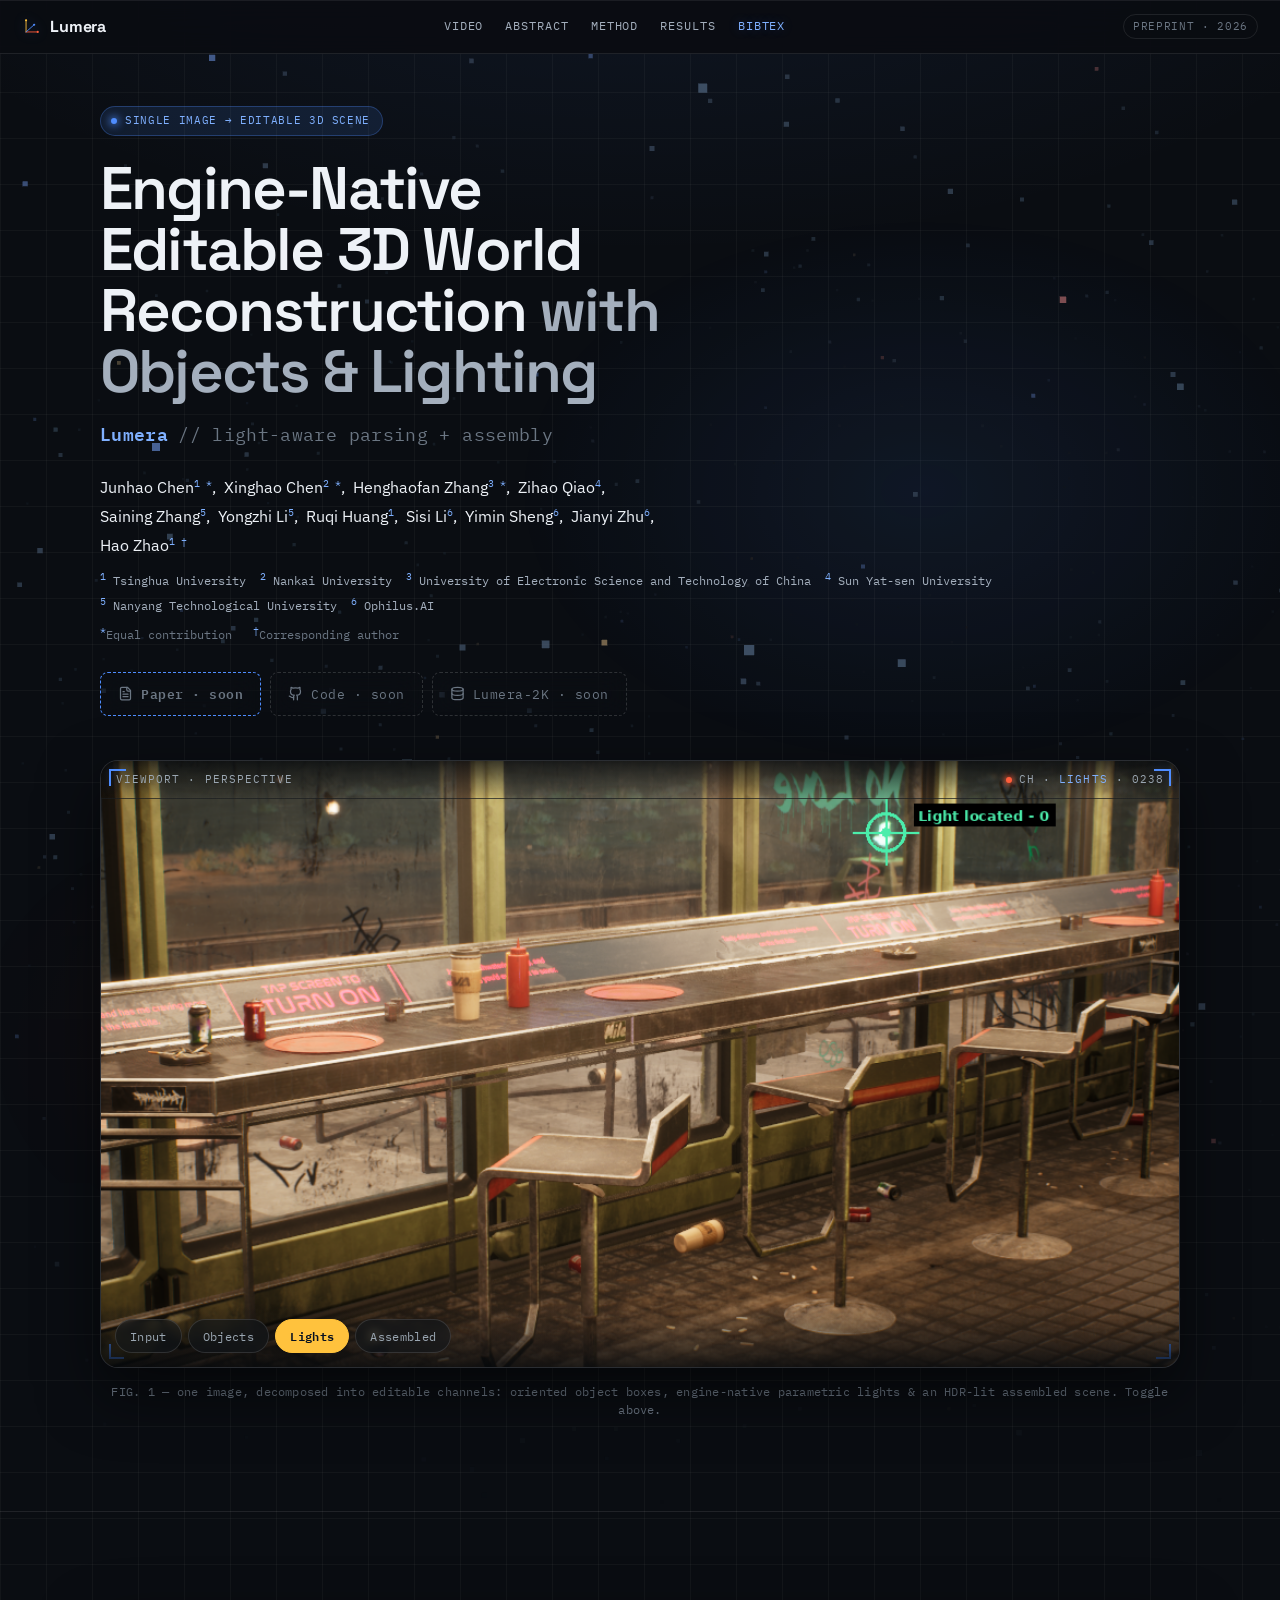
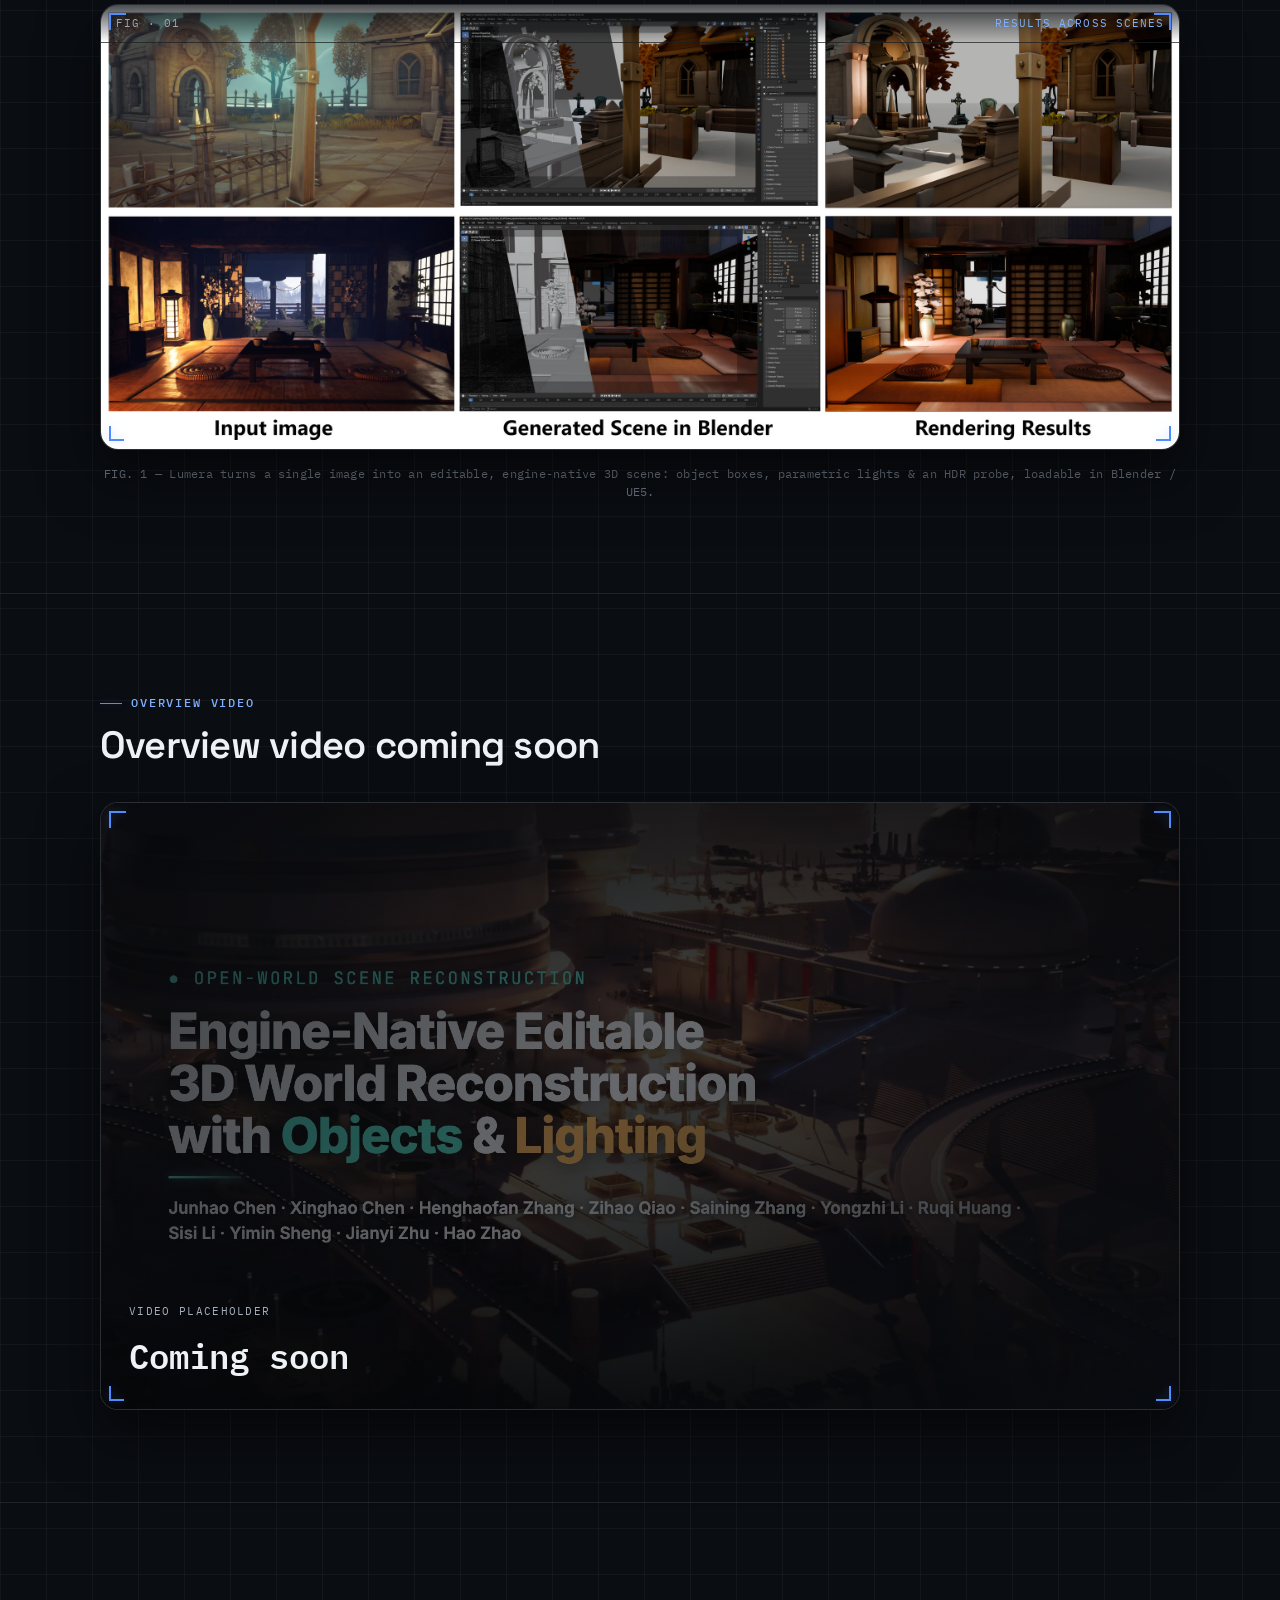
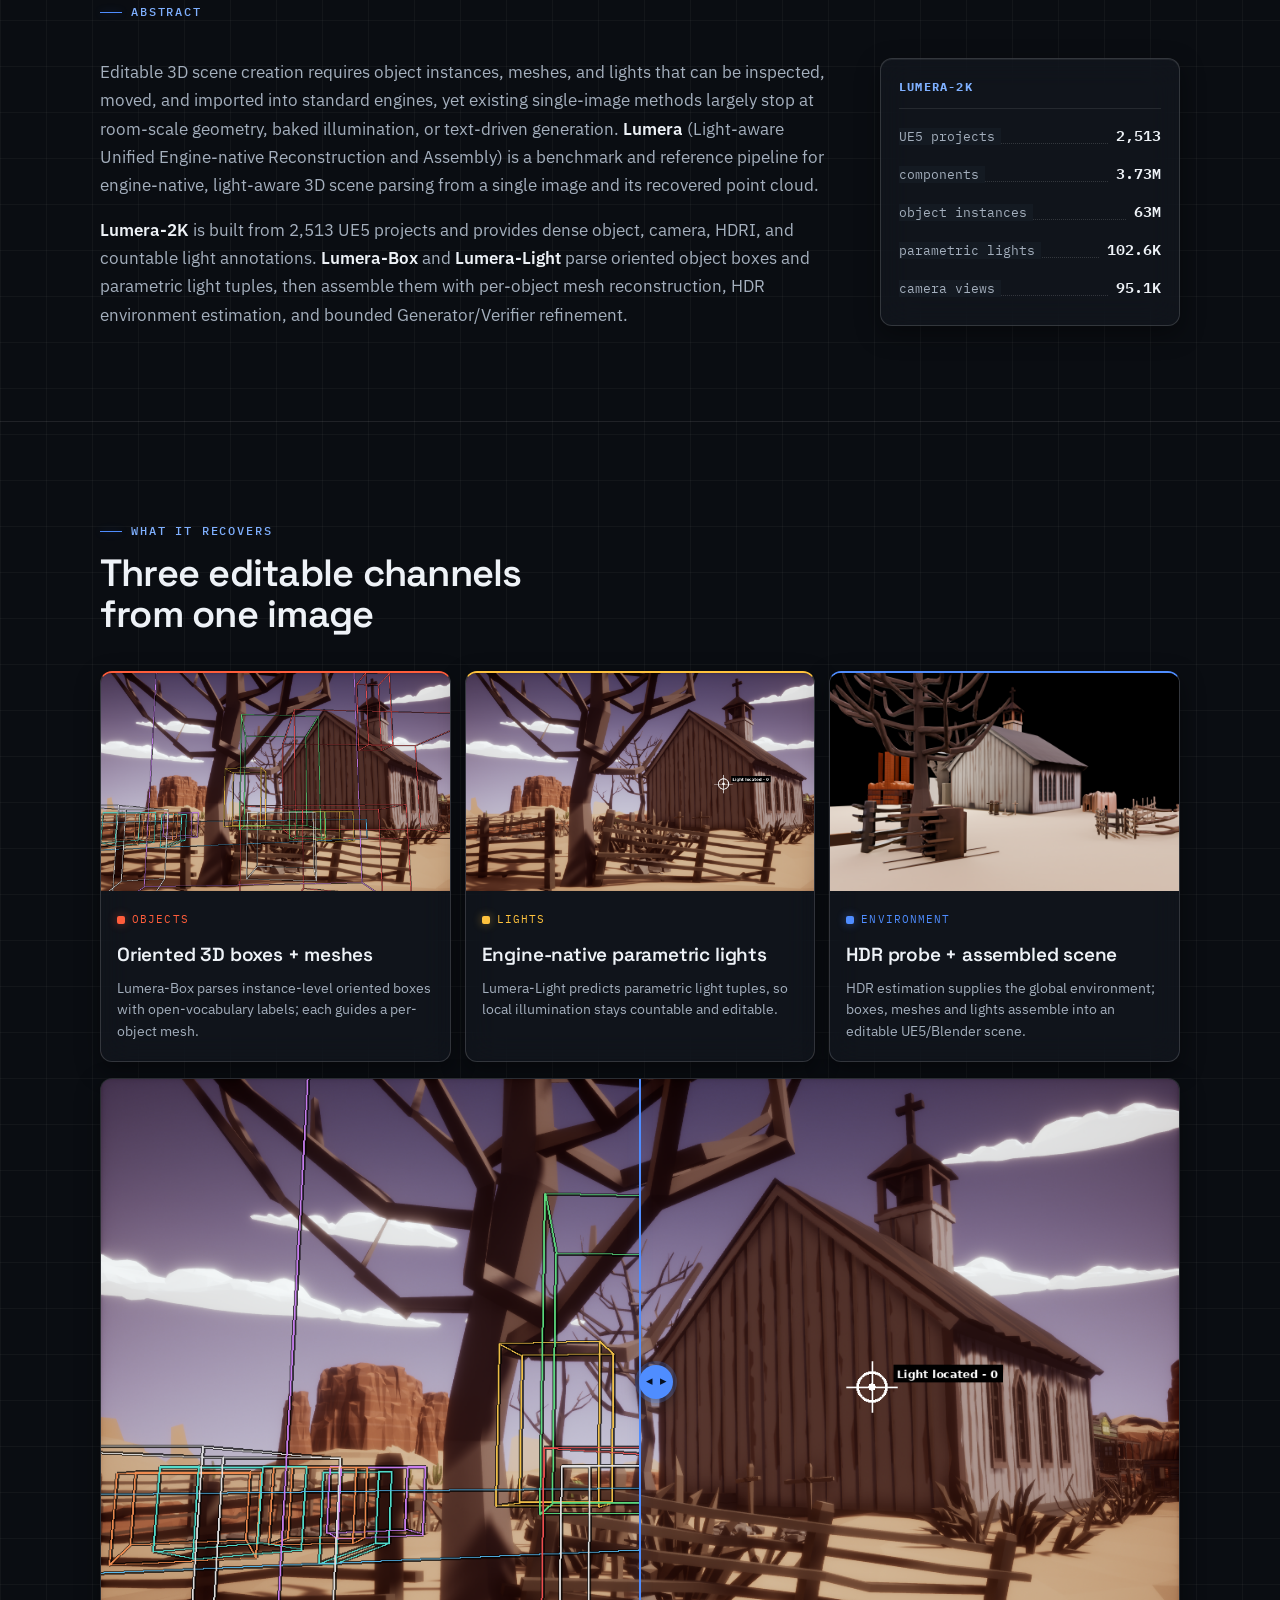
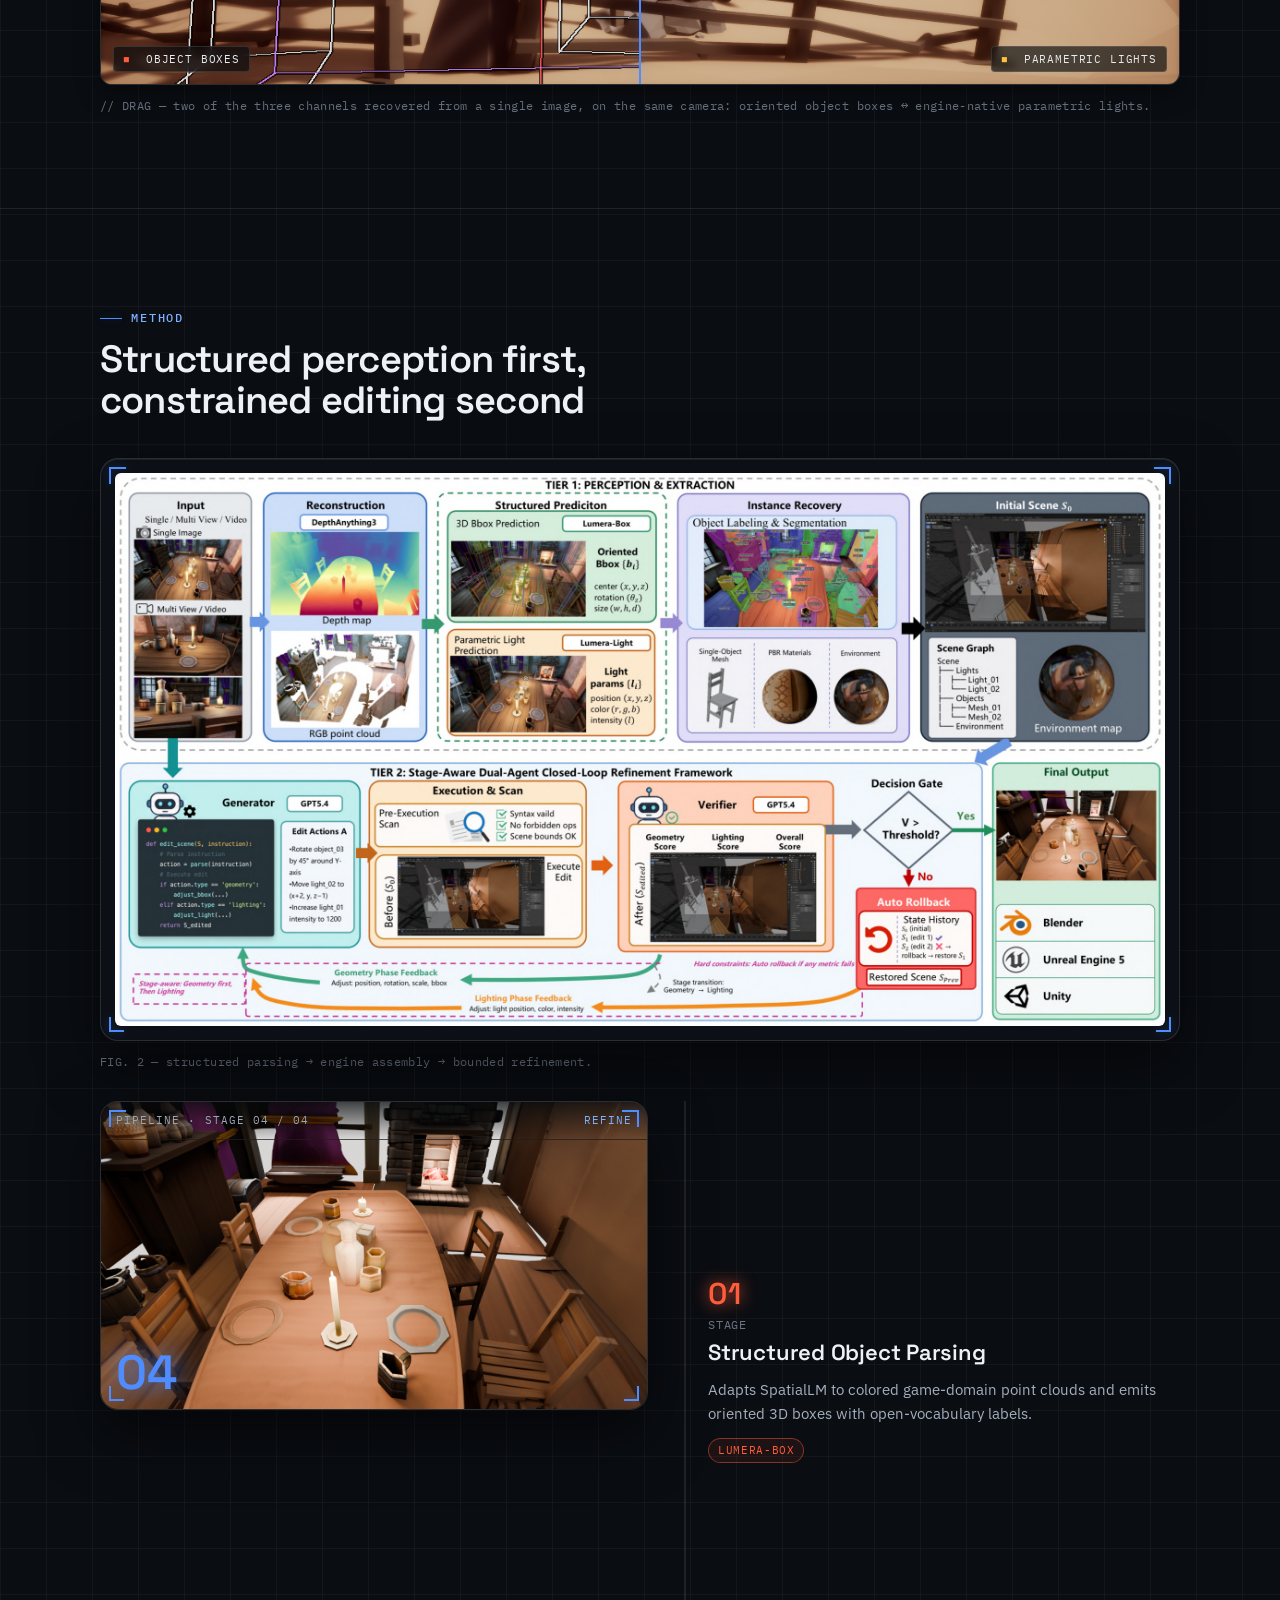
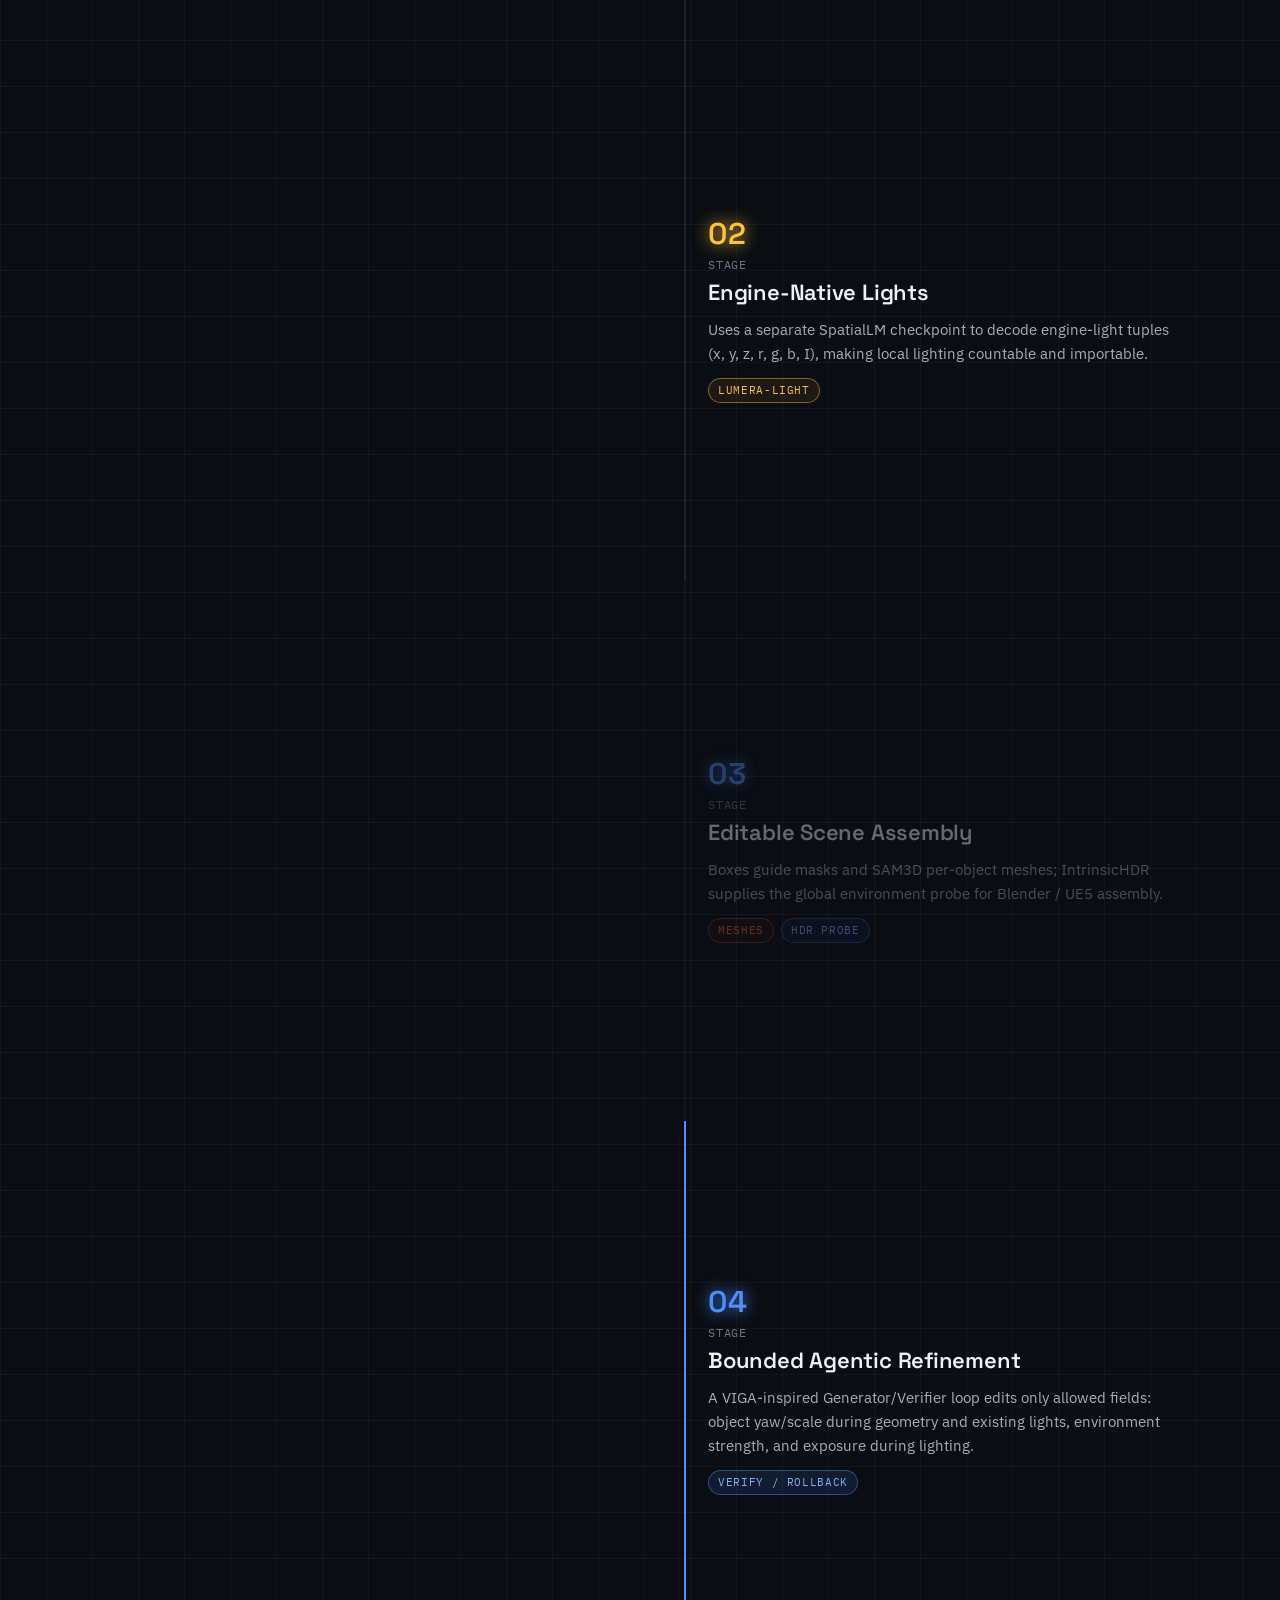
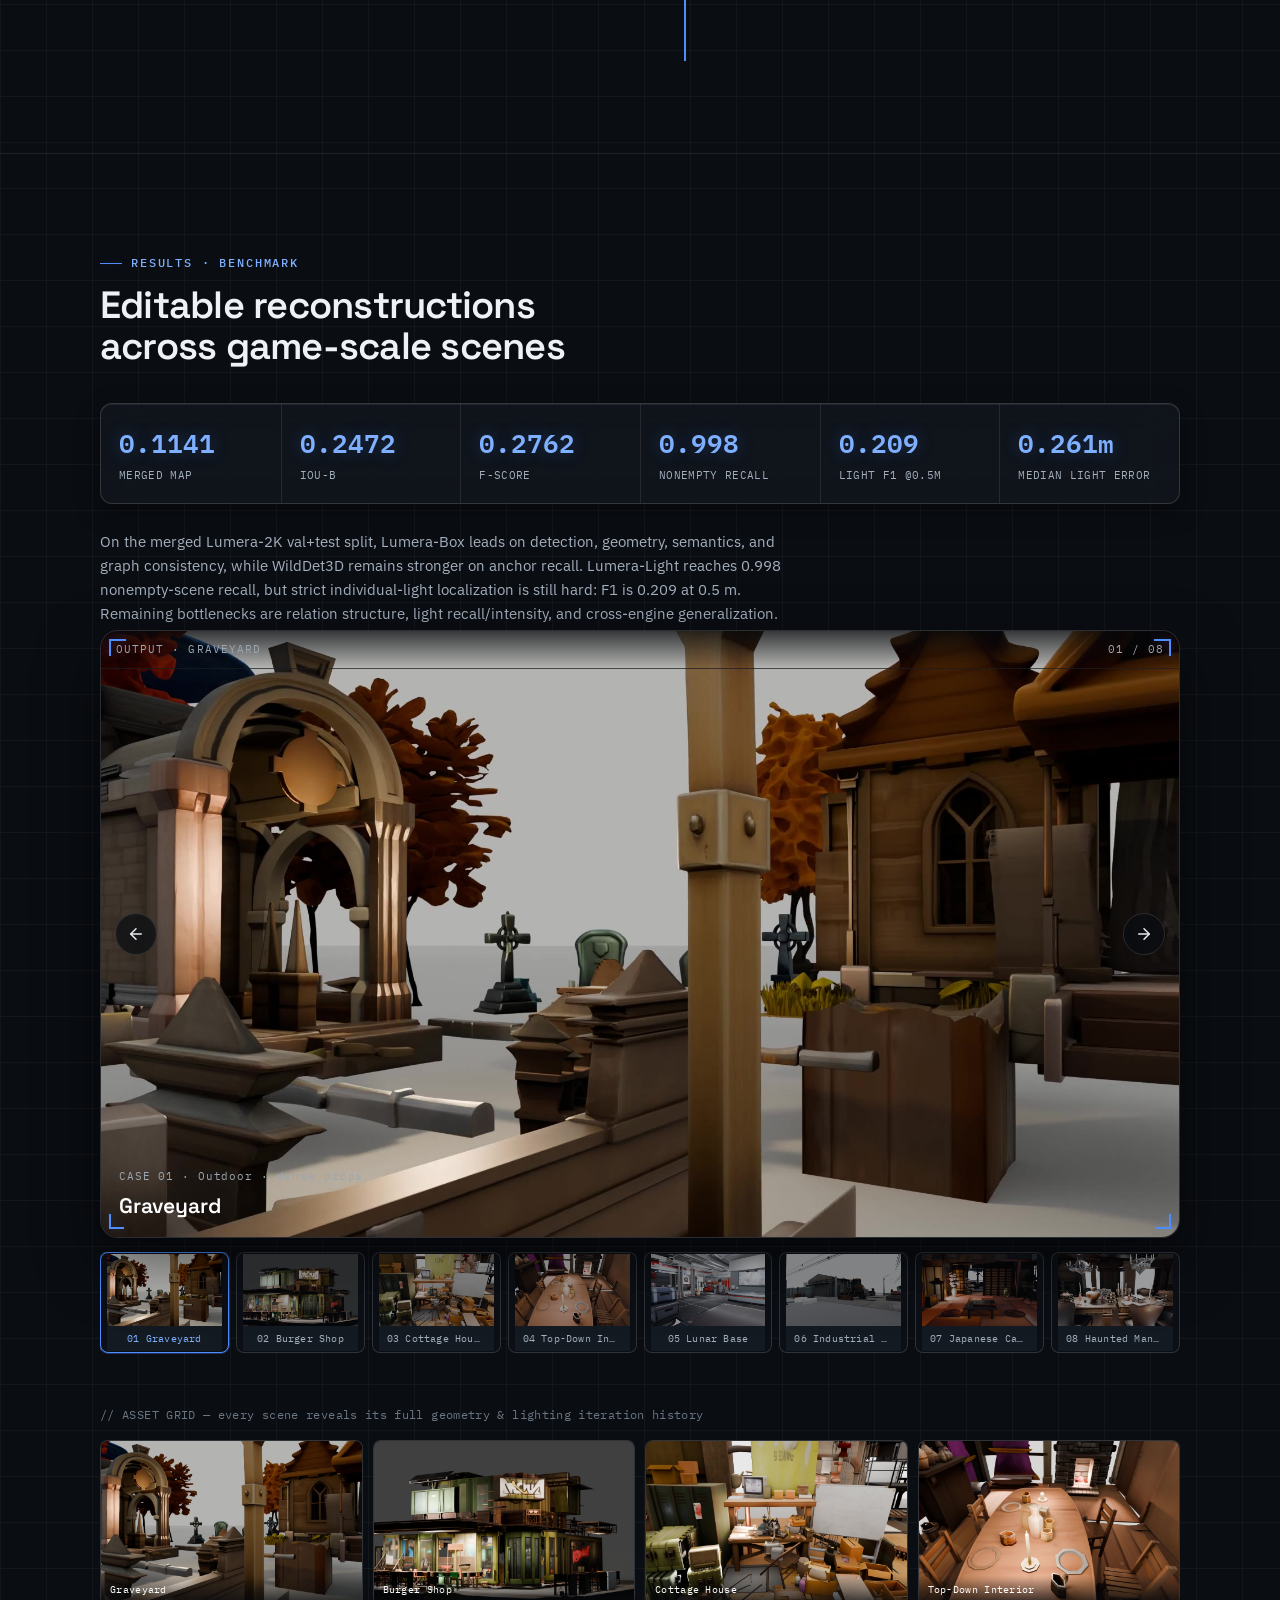
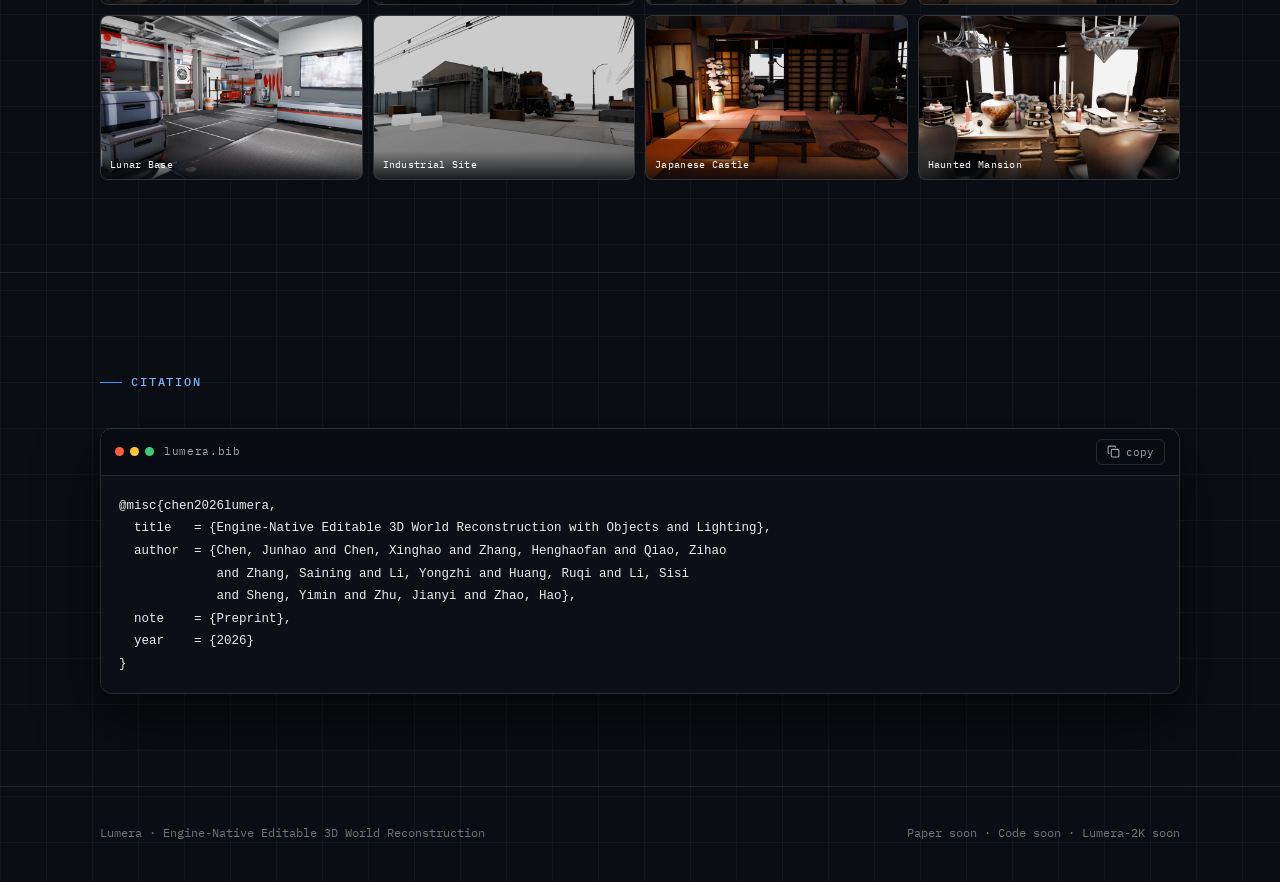
==== commit bf0c2775: "Simplify Lumera video placeholder copy" ====
--- a/Lumera/index.html
+++ b/Lumera/index.html
@@ -15,7 +15,7 @@
       href="https://fonts.googleapis.com/css2?family=Space+Grotesk:wght@500;600;700&family=IBM+Plex+Sans:wght@400;500;600&family=IBM+Plex+Mono:wght@400;500;600&display=swap"
       rel="stylesheet"
     />
-    <script type="module" crossorigin src="/Lumera/assets/project2NoDemo-CoRl3_z6.js"></script>
+    <script type="module" crossorigin src="/Lumera/assets/project2NoDemo-B9J-SJip.js"></script>
     <link rel="stylesheet" crossorigin href="/Lumera/assets/project2NoDemo-D0UfN8oN.css">
   </head>
   <body>
